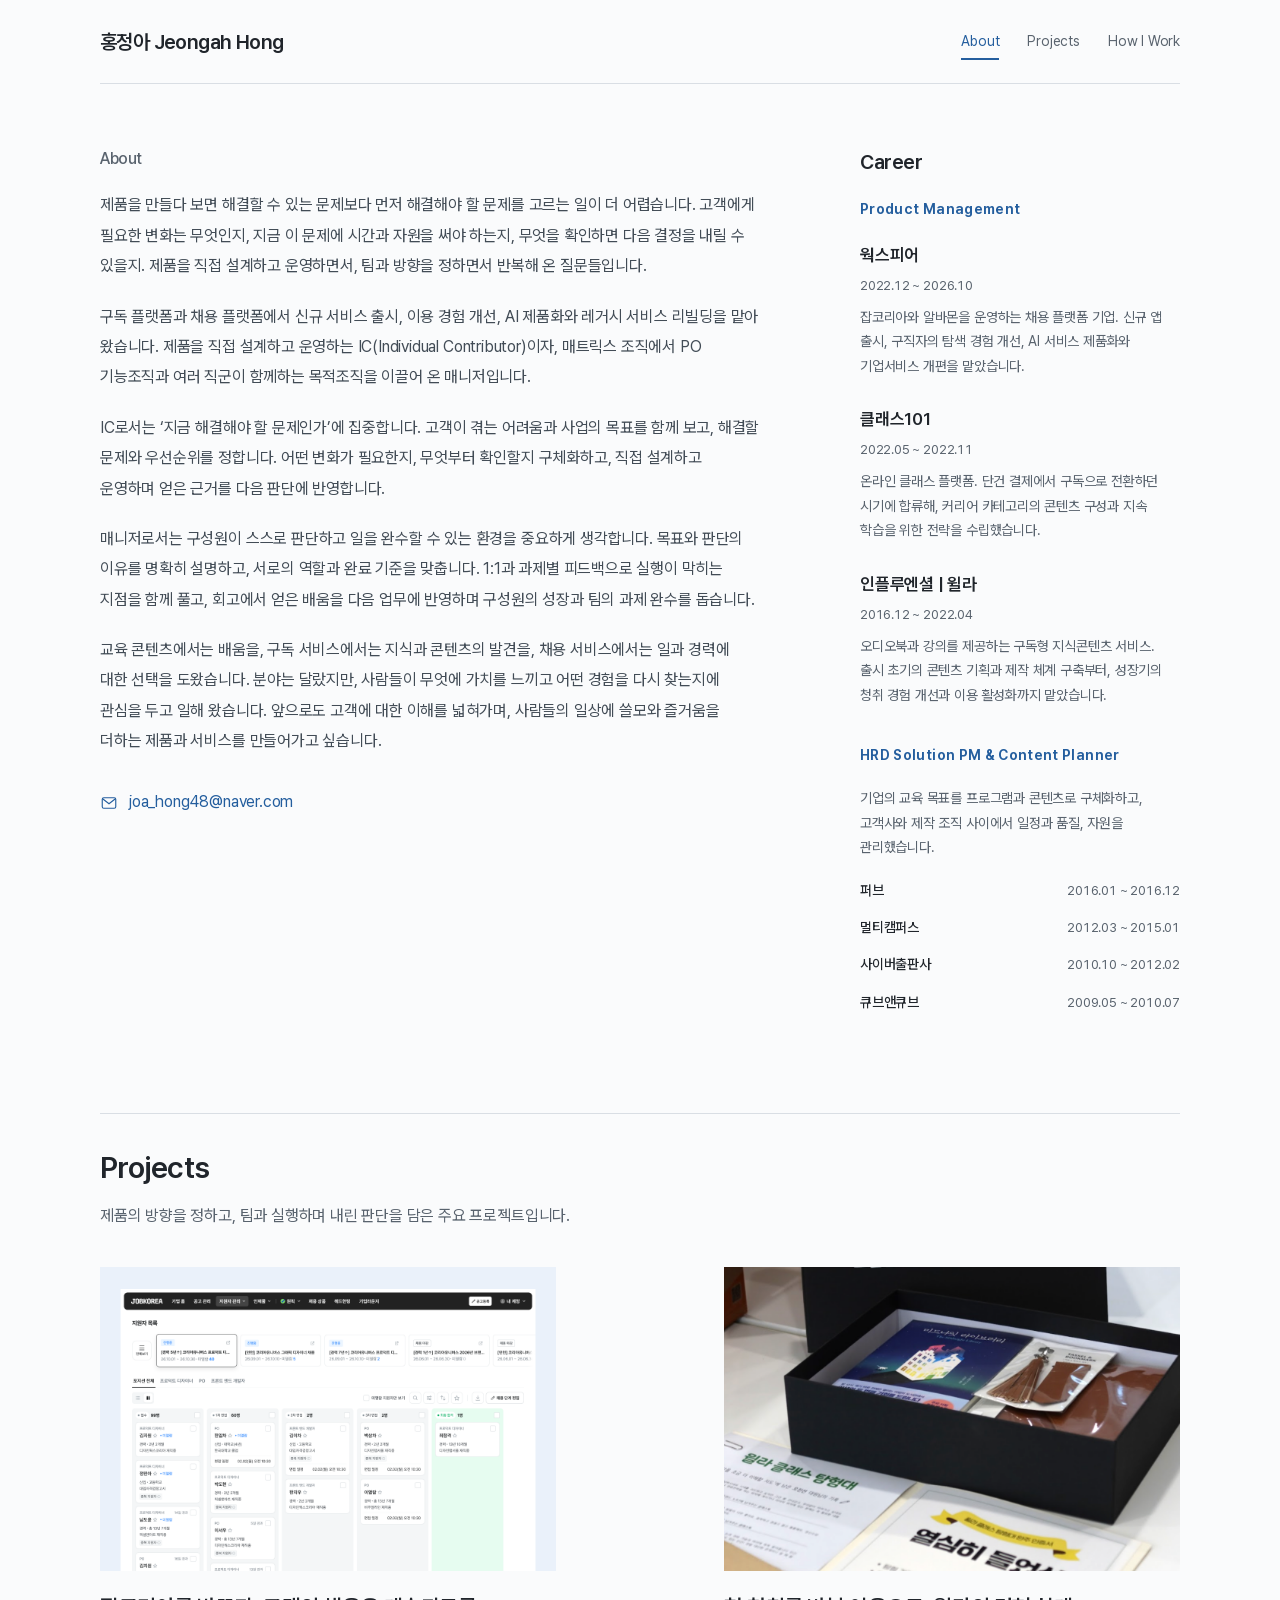
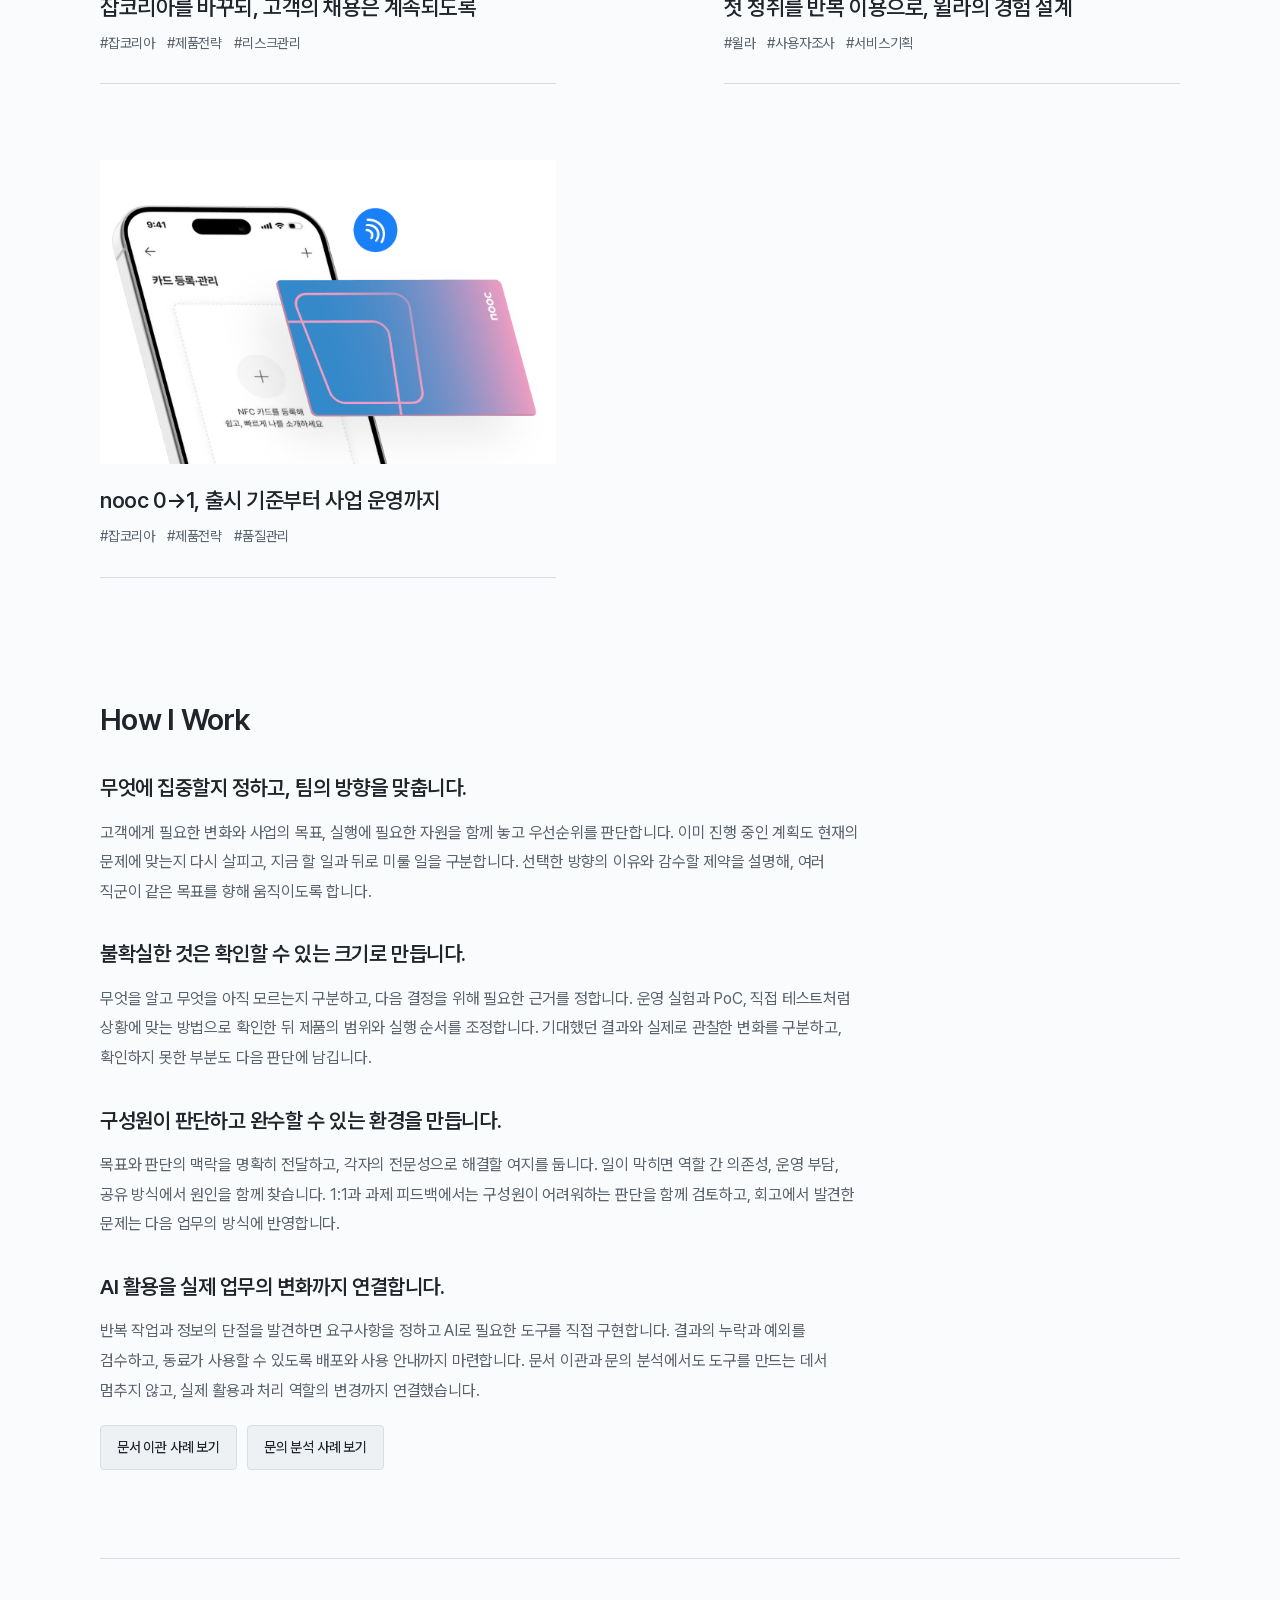
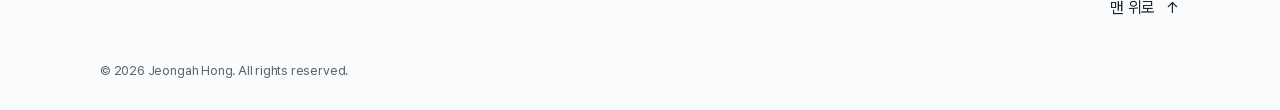
==== index.html @ bdfd602e "Publish three selected portfolio cases for Spoonlabs" ====
<!doctype html>
<html lang="ko" id="top"><head><meta charset="utf-8"><meta name="viewport" content="width=device-width, initial-scale=1">
<title>Portfolio - Jeongah Hong</title><meta name="description" content="Jeongah Hong, 홍정아의 교육 콘텐츠, 구독 플랫폼과 채용 서비스의 제품 판단과 실행 경험을 담은 포트폴리오.">
<meta name="theme-color" content="#fafbfc"><meta property="og:type" content="website"><meta property="og:title" content="Product Management &amp; Project Leadership | 홍정아"><meta property="og:description" content="Jeongah Hong, 홍정아의 교육 콘텐츠, 구독 플랫폼과 채용 서비스의 제품 판단과 실행 경험을 담은 포트폴리오.">
<link rel="icon" href="assets/favicon.svg" type="image/svg+xml"><link rel="preload" href="assets/PretendardVariable.woff2" as="font" type="font/woff2" crossorigin>
<link rel="stylesheet" href="assets/site.css?v=7525d6bbde"><link rel="stylesheet" href="assets/home.css?v=320b952486"><link rel="stylesheet" href="assets/tool-dialogs.css?v=caadcb9799"><script src="assets/site.js?v=27dd18fce4" defer></script><script src="assets/thumbnail-interactions.js?v=0f85cde35d" defer></script><script src="assets/intro-reveal.js?v=9d253df925" defer></script><script src="assets/tool-dialogs.js?v=f38b1e9b86" defer></script></head>
<body class="home-page"><a class="skip-link" href="#main">본문으로 바로가기</a>
<header class="site-header"><div class="wrap nav"><a class="wordmark" href="index.html" aria-label="홍정아 포트폴리오 홈">홍정아 Jeongah Hong</a><nav class="nav-links" aria-label="포트폴리오 목차"><a href="#intro" data-section-link aria-current="location">About</a><a href="#work" data-section-link>Projects</a><a href="#approach" data-section-link>How I Work</a></nav></div></header><main id="main" tabindex="-1">
<section class="home-section home-intro" id="intro" aria-labelledby="intro-heading"><div class="wrap intro-layout"><div class="intro-copy">
<h1 class="section-title intro-section-title" id="intro-heading">About</h1>
<div class="prose career-story">
<p>제품을 만들다 보면 해결할 수 있는 문제보다 먼저 해결해야 할 문제를 고르는 일이 더 어렵습니다. 고객에게 필요한 변화는 무엇인지, 지금 이 문제에 시간과 자원을 써야 하는지, 무엇을 확인하면 다음 결정을 내릴 수 있을지. 제품을 직접 설계하고 운영하면서, 팀과 방향을 정하면서 반복해 온 질문들입니다.</p>
<p>구독 플랫폼과 채용 플랫폼에서 신규 서비스 출시, 이용 경험 개선, AI 제품화와 레거시 서비스 리빌딩을 맡아 왔습니다. 제품을 직접 설계하고 운영하는 IC(Individual Contributor)이자, 매트릭스 조직에서 PO 기능조직과 여러 직군이 함께하는 목적조직을 이끌어 온 매니저입니다.</p>
<p>IC로서는 ‘지금 해결해야 할 문제인가’에 집중합니다. 고객이 겪는 어려움과 사업의 목표를 함께 보고, 해결할 문제와 우선순위를 정합니다. 어떤 변화가 필요한지, 무엇부터 확인할지 구체화하고, 직접 설계하고 운영하며 얻은 근거를 다음 판단에 반영합니다.</p>
<p>매니저로서는 구성원이 스스로 판단하고 일을 완수할 수 있는 환경을 중요하게 생각합니다. 목표와 판단의 이유를 명확히 설명하고, 서로의 역할과 완료 기준을 맞춥니다. 1:1과 과제별 피드백으로 실행이 막히는 지점을 함께 풀고, 회고에서 얻은 배움을 다음 업무에 반영하며 구성원의 성장과 팀의 과제 완수를 돕습니다.</p>
<p>교육 콘텐츠에서는 배움을, 구독 서비스에서는 지식과 콘텐츠의 발견을, 채용 서비스에서는 일과 경력에 대한 선택을 도왔습니다. 분야는 달랐지만, 사람들이 무엇에 가치를 느끼고 어떤 경험을 다시 찾는지에 관심을 두고 일해 왔습니다. 앞으로도 고객에 대한 이해를 넓혀가며, 사람들의 일상에 쓸모와 즐거움을 더하는 제품과 서비스를 만들어가고 싶습니다.</p>
</div>
<a class="intro-mail" href="mailto:joa_hong48@naver.com" aria-label="이메일 보내기"><svg width="18" height="18" viewBox="0 0 24 24" fill="none" stroke="currentColor" stroke-width="1.5" aria-hidden="true"><rect x="3" y="5" width="18" height="14" rx="2"/><path d="m3 6 9 7 9-7"/></svg><span>joa_hong48@naver.com</span></a>
</div>
<aside class="career-timeline" id="experience" aria-labelledby="timeline-heading"><div class="career-heading"><h2 id="timeline-heading">Career</h2></div><div class="career-track">
<section class="career-era" aria-labelledby="career-product"><header class="career-era-heading"><h3 id="career-product">Product Management</h3></header><ol><li><div class="career-company"><strong>웍스피어</strong><p class="career-date">2022.12 ~ 2026.10</p></div><p class="career-focus">잡코리아와 알바몬을 운영하는 채용 플랫폼 기업. 신규 앱 출시, 구직자의 탐색 경험 개선, AI 서비스 제품화와 기업서비스 개편을 맡았습니다.</p></li><li><div class="career-company"><strong>클래스101</strong><p class="career-date">2022.05 ~ 2022.11</p></div><p class="career-focus">온라인 클래스 플랫폼. 단건 결제에서 구독으로 전환하던 시기에 합류해, 커리어 카테고리의 콘텐츠 구성과 지속 학습을 위한 전략을 수립했습니다.</p></li><li><div class="career-company"><strong>인플루엔셜 | 윌라</strong><p class="career-date">2016.12 ~ 2022.04</p></div><p class="career-focus">오디오북과 강의를 제공하는 구독형 지식콘텐츠 서비스. 출시 초기의 콘텐츠 기획과 제작 체계 구축부터, 성장기의 청취 경험 개선과 이용 활성화까지 맡았습니다.</p></li></ol></section>
<section class="career-era career-era-foundation" aria-labelledby="career-content"><header class="career-era-heading"><h3 id="career-content">HRD Solution PM &amp; Content Planner</h3><p>기업의 교육 목표를 프로그램과 콘텐츠로 구체화하고, 고객사와 제작 조직 사이에서 일정과 품질, 자원을 관리했습니다.</p></header><ol><li><strong>퍼브</strong><p class="career-date">2016.01 ~ 2016.12</p></li><li><strong>멀티캠퍼스</strong><p class="career-date">2012.03 ~ 2015.01</p></li><li><strong>사이버출판사</strong><p class="career-date">2010.10 ~ 2012.02</p></li><li><strong>큐브앤큐브</strong><p class="career-date">2009.05 ~ 2010.07</p></li></ol></section>
</div></aside></div></section>
<section class="home-section" id="work" aria-labelledby="work-heading"><div class="wrap section-stack"><div class="work-heading-row"><h2 class="section-title" id="work-heading">Projects</h2></div><p class="work-caption">제품의 방향을 정하고, 팀과 실행하며 내린 판단을 담은 주요 프로젝트입니다.</p><div class="project-gallery"><article class="project-card" id="project-b2b"><a class="project-card-link" href="cases/b2b.html" aria-labelledby="card-b2b-title">
<figure class="project-cover"><div class="project-thumbnail cover-finished"><div class="cover-scene"><img src="assets/covers/b2b-product-cover.png" alt="잡코리아의 메뉴, 채용 공고와 지원자 관리 보드를 보여주는 실제 제품 화면" width="1200" height="800" loading="lazy" decoding="async"></div></div></figure>
<div class="project-card-body"><h3 id="card-b2b-title">잡코리아를 바꾸되, 고객의 채용은 계속되도록</h3>
<p class="project-tags"><span>#잡코리아</span> <span>#제품전략</span> <span>#리스크관리</span></p></div></a></article><article class="project-card" id="project-willa"><a class="project-card-link" href="cases/willa.html" aria-labelledby="card-willa-title">
<figure class="project-cover"><div class="project-thumbnail cover-finished"><div class="cover-scene"><img src="assets/covers/willa-experience-cover.png" alt="윌라 클래스 탐험대의 도서와 책갈피, 완주 인증 운영물" width="1200" height="800" loading="lazy" decoding="async"></div></div></figure>
<div class="project-card-body"><h3 id="card-willa-title">첫 청취를 반복 이용으로, 윌라의 경험 설계</h3>
<p class="project-tags"><span>#윌라</span> <span>#사용자조사</span> <span>#서비스기획</span></p></div></a></article><article class="project-card" id="project-nooc"><a class="project-card-link" href="cases/nooc.html" aria-labelledby="card-nooc-title">
<figure class="project-cover"><div class="project-thumbnail cover-finished"><div class="cover-scene"><img src="assets/covers/nooc-a-landscape.png" alt="nooc 앱의 NFC 명함 등록 화면과 실물 NFC 명함을 함께 보여주는 서비스 소개 자료" width="1200" height="800" loading="lazy" decoding="async"></div></div></figure>
<div class="project-card-body"><h3 id="card-nooc-title">nooc 0→1, 출시 기준부터 사업 운영까지</h3>
<p class="project-tags"><span>#잡코리아</span> <span>#제품전략</span> <span>#품질관리</span></p></div></a></article></div></div></section>
<section class="home-section" id="approach" aria-labelledby="approach-heading"><div class="wrap section-stack"><h2 class="section-title" id="approach-heading">How I Work</h2>
<div class="practice-list">
<article class="practice-item"><h3>무엇에 집중할지 정하고, 팀의 방향을 맞춥니다.</h3><p>고객에게 필요한 변화와 사업의 목표, 실행에 필요한 자원을 함께 놓고 우선순위를 판단합니다. 이미 진행 중인 계획도 현재의 문제에 맞는지 다시 살피고, 지금 할 일과 뒤로 미룰 일을 구분합니다. 선택한 방향의 이유와 감수할 제약을 설명해, 여러 직군이 같은 목표를 향해 움직이도록 합니다.</p></article>
<article class="practice-item"><h3>불확실한 것은 확인할 수 있는 크기로 만듭니다.</h3><p>무엇을 알고 무엇을 아직 모르는지 구분하고, 다음 결정을 위해 필요한 근거를 정합니다. 운영 실험과 PoC, 직접 테스트처럼 상황에 맞는 방법으로 확인한 뒤 제품의 범위와 실행 순서를 조정합니다. 기대했던 결과와 실제로 관찰한 변화를 구분하고, 확인하지 못한 부분도 다음 판단에 남깁니다.</p></article>
<article class="practice-item"><h3>구성원이 판단하고 완수할 수 있는 환경을 만듭니다.</h3><p>목표와 판단의 맥락을 명확히 전달하고, 각자의 전문성으로 해결할 여지를 둡니다. 일이 막히면 역할 간 의존성, 운영 부담, 공유 방식에서 원인을 함께 찾습니다. 1:1과 과제 피드백에서는 구성원이 어려워하는 판단을 함께 검토하고, 회고에서 발견한 문제는 다음 업무의 방식에 반영합니다.</p></article>
<article class="practice-item"><h3>AI 활용을 실제 업무의 변화까지 연결합니다.</h3><p>반복 작업과 정보의 단절을 발견하면 요구사항을 정하고 AI로 필요한 도구를 직접 구현합니다. 결과의 누락과 예외를 검수하고, 동료가 사용할 수 있도록 배포와 사용 안내까지 마련합니다. 문서 이관과 문의 분석에서도 도구를 만드는 데서 멈추지 않고, 실제 활용과 처리 역할의 변경까지 연결했습니다.</p>
<div class="practice-evidence">
<a class="practice-example" href="cases/ai-toolcraft.html#requirements" data-tool-dialog="tool-dialog-migration" aria-haspopup="dialog" aria-controls="tool-dialog-migration">문서 이관 사례 보기</a>
<a class="practice-example" href="cases/ai-toolcraft.html#sustain" data-tool-dialog="tool-dialog-sustain" aria-haspopup="dialog" aria-controls="tool-dialog-sustain">문의 분석 사례 보기</a>
</div></article>
</div></div></section>
<dialog class="tool-dialog" id="tool-dialog-migration" aria-labelledby="tool-dialog-migration-title">
<header class="tool-dialog-header"><h2 id="tool-dialog-migration-title" tabindex="-1">문서 이관 도구</h2><button class="tool-dialog-close" type="button" data-dialog-close aria-label="문서 이관 도구 닫기">닫기 <span aria-hidden="true">×</span></button></header>
<div class="tool-dialog-content"><p>10년 넘게 사용한 Confluence에서 Notion으로 문서를 옮기게 됐습니다. 각 팀의 담당자가 직접 이관해야 했지만, 당시 사용해 본 내보내기 방식으로는 코드 블록과 표, 이미지와 첨부파일을 온전히 옮기기 어려웠습니다. 문서마다 내용을 복구하는 수고를 줄이려고 Claude Code로 이관 도구를 만들었습니다.</p><p>요구사항을 정하고 AI로 구현한 뒤 실제 문서로 검수했습니다. 설치형 앱과 사용 가이드를 배포했고, 프로덕트와 엔지니어링, 디자인뿐 아니라 영업과 사업전략 부서에서도 사용했습니다. Slack Canvas 문서를 옮기는 도구도 별도로 만들었습니다.</p><section class="tool-dialog-section"><h3>문서와 함께 상하위 관계도 옮기기</h3><p>사용자가 본인 계정으로 로그인해 원본 페이지와 Notion 목적지를 지정하면 하위 페이지까지 옮기도록 했습니다. 스페이스마다 접근 권한이 달라 각자의 권한 안에서 실행할 수 있어야 했습니다.</p><p>Confluence의 상하위 페이지 관계는 따로 저장했습니다. 먼저 Notion에 페이지를 만들고, 사용자가 위키로 전환하면 도구의 업데이트 기능으로 관계를 연결했습니다. 화면에는 현재 진행 중인 작업과 사용자가 다음에 할 일을 안내했습니다.</p></section><section class="tool-dialog-section"><h3>깨지거나 누락된 내용을 찾아 보완하기</h3><p>페이지가 생성돼도 내용이 제대로 옮겨졌는지는 별도로 확인해야 했습니다. 오류가 잦았던 코드 블록과 탭 형태의 콘텐츠, 표가 있는 문서를 추려 원본과 대조하며 수정했습니다.</p><p>문서가 많거나 네트워크 응답이 늦으면 이관이 중단되기도 했습니다. 페이지 그룹별로 나눠 실행하도록 안내하고, 결과 리포트에서 처리한 문서와 남은 작업을 확인할 수 있게 했습니다. 표 안의 이미지 누락이나 첨부파일 용량 제한도 표시해 담당자가 보완할 곳을 찾도록 했습니다.</p><p>사용 가이드에는 예상 소요 시간과 오류가 생길 수 있는 상황을 정리했습니다. 리포트에 오류가 없더라도 중요한 문서는 직접 확인하도록 안내했습니다.</p><figure class="tool-dialog-figure"><img src="cases/assets/ai/conf-completion.png" alt="Confluence 문서 이관 완료와 결과 리포트 진입 화면" width="2560" height="2000" loading="lazy" decoding="async"></figure></section><section class="tool-dialog-section"><h3>Slack Canvas 문서도 Notion으로</h3><p>Slack에 쌓인 문서도 옮길 수 있도록 별도의 도구를 만들었습니다. 본인 계정으로 로그인한 뒤 직접 만든 문서나 채널의 공유 문서를 고르고, 링크로도 이전 대상을 지정할 수 있게 했습니다. 목적지를 정하면 진행 상태와 결과 리포트를 확인할 수 있습니다.</p><figure class="tool-dialog-figure"><img src="cases/assets/ai/slack-selection.png" alt="Slack 문서 이관 대상 선택 화면" width="2560" height="1720" loading="lazy" decoding="async"></figure></section><section class="tool-dialog-section"><h3>AI로 만든 도구를 실제 업무에 쓰기까지</h3><p>Claude Code를 활용하면서 문서 이관에 필요한 기능을 직접 만들고 동료에게 배포할 수 있었습니다. 실제 문서를 넣어 보니 코드가 실행되는 것과 업무에 쓸 수 있는 결과가 나오는 것은 달랐습니다. 표가 깨지거나 첨부가 빠지는 사례를 직접 찾아 수정하고, 자동으로 옮기기 어려운 내용은 사용자가 확인할 수 있도록 남겼습니다.</p><p>AI로 구현할 수 있는 범위가 넓어질수록, 업무에서 무엇을 보존해야 하는지 설명하고 결과를 검수하는 일이 중요해졌습니다. 이관이 끝난 뒤 동료가 남은 작업을 파악하고 문서를 계속 사용할 수 있어야 도구를 만들었다는 의미가 있었습니다.</p></section></div></dialog><dialog class="tool-dialog" id="tool-dialog-sustain" aria-labelledby="tool-dialog-sustain-title">
<header class="tool-dialog-header"><h2 id="tool-dialog-sustain-title" tabindex="-1">Sustain 대시보드</h2><button class="tool-dialog-close" type="button" data-dialog-close aria-label="Sustain 대시보드 닫기">닫기 <span aria-hidden="true">×</span></button></header>
<div class="tool-dialog-content"><p>구인자 서비스 전체를 담당하는 팀을 맡았을 때, 구성원들은 고객 문의와 내부 요청을 처리하느라 많은 시간을 쓰고 있었습니다. 접수는 Slack과 사내 포털, 개인 DM으로 흩어져 있었습니다. 모두 바쁘다는 것은 알았지만 어떤 일이 얼마나 쌓이고 누구에게 몰리는지는 보이지 않았습니다.</p><p>먼저 문의를 접수하고 처리 상황을 확인할 공통 기준, SSOT(Single Source of Truth)를 만들었습니다. 접수는 Slack으로 모으고 내부 요청과 고객 문의를 채널로 구분했습니다. 답변으로 끝나는 일은 채널에서 처리하고, 조사나 개발이 필요한 일은 Notion 인박스에 남겨 진행을 추적했습니다.</p><section class="tool-dialog-section"><h3>모인 기록을 AI로 분석해 업무량을 드러내기</h3><p>기록이 모이자 그동안 눈에 보이지 않던 운영 업무를 분석할 수 있었습니다. Claude Code로 Sustain 대시보드를 구현하고 AI를 활용해 문의 유형과 도메인을 분류했습니다. 플랫폼별 문의량과 미처리 내역, 담당자별 분포를 확인하고, 접수 때 지정된 팀과 실제 처리한 팀을 나눠 보았습니다.</p><p>처음 집계는 제가 현장에서 파악한 상황과 차이가 있었습니다. 주차별 기록을 대조하며 누락과 분류 오류를 찾고, 개인 및 그룹 멘션을 분류에 활용했습니다. 완료 이모지와 이를 누른 사람으로 처리 상태와 담당자를 구분하도록 기록 규칙도 보완했습니다.</p><div class="tool-dialog-screen-pair">
<figure class="tool-dialog-screen tool-dialog-screen-top"><img src="cases/assets/ai/sustain-01.png" alt="Sustain 대시보드 상단: 문의 접수와 처리 현황, 일별 추이, 채널별 및 처리팀별 분포" width="2880" height="4498" loading="lazy" decoding="async"></figure>
<figure class="tool-dialog-screen tool-dialog-screen-bottom"><img src="cases/assets/ai/sustain-01.png" alt="Sustain 대시보드 하단: 담당자별 처리 현황, 문의 유형과 접수 내역, 주의가 필요한 문의" width="2880" height="4498" loading="lazy" decoding="async"></figure>
</div></section><section class="tool-dialog-section"><h3>바쁜 이유를 확인하고, 처리 역할을 바꾸기</h3><p>분석해 보니 제품의 판단이 필요한 일과 정해진 정책을 안내하면 되는 일이 같은 담당자에게 모이고 있었습니다. 문의가 많다는 사실뿐 아니라, 제품 담당자가 매번 관여하지 않아도 될 업무가 얼마나 쌓이는지 볼 수 있었습니다.</p><p>가상 예시로 문의 200건 중 정책 안내가 80건이라면, 전체의 40%는 정책서를 바탕으로 답할 수 있는 일입니다. 이런 식으로 문의를 나누어 어떤 업무를 제품 조직이 직접 맡아야 하는지 검토했습니다.</p><p class="tool-dialog-footnote">※ 200건, 80건, 40%는 분석 방식을 설명하기 위한 임의 수치이며 실제 집계값이 아닙니다.</p><p>실제로는 정책과 기능의 판단은 도메인 담당 조직에 두고, 이미 정해진 정책의 안내는 지원 조직이 직접 답변하도록 바꿨습니다. 팀 안에서도 도메인 수만으로 담당 범위를 나누지 않고, 실제 운영 업무량을 고려해 담당자를 재조정했습니다.</p></section><section class="tool-dialog-section"><h3>AI 분석으로 보이지 않던 조직의 비효율을 보기</h3><p>문의 기록을 공통 기준으로 모으고 AI로 분석하자, 각자가 따로 감당하던 운영 업무의 크기가 드러났습니다. 반복되는 정책 안내와 특정 담당자에게 몰리는 일을 함께 보면서, 어디에 조직의 시간과 판단이 소모되는지 구체적으로 이야기할 수 있었습니다.</p><p>이 경험에서 AI를 잘 활용하기 위한 출발점은 분석할 기록을 남기는 일이었습니다. 접수 경로와 처리 상태가 제각각이면 결과를 해석하기 어려웠습니다. 기록 기준을 정리하고 AI의 분류를 실제 업무와 대조한 덕분에, 분석 결과를 처리 역할과 담당 범위를 바꾸는 근거로 쓸 수 있었습니다.</p></section></div></dialog></main><nav class="reading-actions wrap" aria-label="페이지 이동"><a href="#top">맨 위로 <span aria-hidden="true">↑</span></a></nav><footer class="site-footer"><div class="wrap"><p>© 2026 Jeongah Hong. All rights reserved.</p></div></footer></body></html>
---- assets/site.css ----
@font-face{font-family:Pretendard;src:url('./PretendardVariable.woff2') format('woff2');font-style:normal;font-weight:100 900;font-display:swap}
:root{--paper:#fafbfc;--surface:#eef1f4;--ink:#20252b;--secondary:#59636e;--line:#d9dee4;--accent:#245e9e;--accent-soft:#e7f0fa;--font:Pretendard,-apple-system,BlinkMacSystemFont,sans-serif;--small:14px;--body:16px;--title:22px;--section:30px;--display:40px;--width:1080px;--gutter:32px;--header-offset:104px}
*{box-sizing:border-box}
html{scroll-behavior:auto;scroll-padding-top:var(--header-offset)}
body{margin:0;background:var(--paper);color:var(--ink);font:400 var(--body)/1.8 var(--font);letter-spacing:-.012em;-webkit-font-smoothing:antialiased}
h1,h2,h3,h4,p,figure,dl,dd{margin:0}
h1,h2,h3,h4{font-weight:600;word-break:keep-all;overflow-wrap:break-word}
h1{font-size:var(--display);line-height:1.4;letter-spacing:-.035em}
h2{font-size:var(--section);line-height:1.45;letter-spacing:-.025em}
h3{font-size:var(--title);line-height:1.5;letter-spacing:-.02em}
p,li,dd{word-break:keep-all;overflow-wrap:anywhere}
a{color:inherit;text-decoration:none;text-underline-offset:5px}
a:hover{color:var(--accent)}
:focus-visible{outline:3px solid var(--accent);outline-offset:4px}
img{display:block;max-width:100%;height:auto}
strong{font-weight:600}
::selection{background:var(--accent-soft);color:var(--ink)}
.wrap{width:min(var(--width),calc(100% - var(--gutter)*2));margin-inline:auto}
.skip-link{position:fixed;top:-100px;left:20px;padding:12px 20px;background:var(--ink);color:#fff;z-index:100}
.skip-link:focus{top:12px}
.site-header{position:sticky;top:0;z-index:20;background:var(--paper)}
.nav{height:84px;display:flex;align-items:center;justify-content:space-between;gap:24px;border-bottom:1px solid var(--line)}
.wordmark{display:inline-flex;align-items:center;min-height:44px;font-size:20px;font-weight:600;letter-spacing:-.03em}
.nav-links{display:flex;gap:28px}
.nav-links a{position:relative;display:flex;align-items:center;min-height:44px;font-size:14px;color:var(--secondary);white-space:nowrap}
.nav-links a:hover,.nav-links a[aria-current=location]{color:var(--accent)}
.nav-links a[aria-current=location]:after{content:'';position:absolute;left:0;right:0;bottom:4px;height:2px;background:var(--accent)}
.text-link{display:inline-flex;align-items:center;min-height:44px;color:var(--accent);font-size:14px;text-decoration:underline}
.visually-hidden{position:absolute;width:1px;height:1px;padding:0;margin:-1px;overflow:hidden;clip:rect(0,0,0,0);white-space:nowrap;border:0}
.reading-actions{border-top:1px solid var(--line);padding:28px 0;display:flex;justify-content:space-between;align-items:center;gap:24px}
.reading-actions a{display:inline-flex;align-items:center;gap:10px;min-height:44px;font-size:16px}
.reading-actions a:only-child{margin-left:auto}
.site-footer>.wrap{padding:0 0 28px;font-size:13px;color:var(--secondary)}
@media(max-width:760px){:root{--gutter:24px;--display:32px;--section:28px}.nav{height:auto;min-height:104px;flex-direction:column;align-items:stretch;gap:0;padding:8px 0}.wordmark{align-self:flex-start}.nav-links{justify-content:space-between;gap:12px}.nav-links a{font-size:13px}}
@media(prefers-reduced-motion:reduce){html{scroll-behavior:auto}*,*::before,*::after{animation:none!important;transition:none!important}}
@media print{.site-header,.skip-link,.site-footer,.reading-actions{display:none!important}body{background:#fff;color:#000}.wrap{width:100%}a{color:inherit}}
---- assets/home.css ----
/* One archive, with material carrying the visual character. */
.home-section{padding:0 0 88px}
.home-intro{padding-top:64px}
.intro-layout{display:grid;grid-template-columns:minmax(0,1fr) 320px;gap:64px;align-items:start}
.intro-copy{min-width:0}
.section-title{font-size:30px;font-weight:600;line-height:1.4;letter-spacing:-.025em;margin-bottom:32px}
.intro-section-title{font-size:16px;font-weight:500;color:var(--secondary);margin-bottom:20px}
.intro-mail{display:inline-flex;align-items:center;gap:10px;min-height:44px;font-size:16px;color:var(--accent);margin-top:24px}
.intro-mail svg{flex:none}
.career-story{max-width:660px;color:#424c56;line-height:1.9}
.career-story p+p{margin-top:20px}
.career-heading{display:flex;justify-content:space-between;align-items:center;gap:16px;margin-bottom:22px}
.career-timeline h2{font-size:20px}
.career-heading .text-link{font-size:13px}
.career-era-heading h3{font-size:14px;font-weight:650;color:var(--accent);letter-spacing:.025em;margin-bottom:20px}
.career-era-heading p{font-size:14px;color:var(--secondary);line-height:1.75;margin-bottom:16px}
.career-timeline ol{list-style:none;padding:0;margin:0}
.career-timeline li{padding-bottom:24px}
.career-timeline strong{font-size:16px;display:block;margin:2px 0}
.career-date{color:var(--secondary);font-size:13px;font-variant-numeric:tabular-nums}
.career-focus{font-size:14px;line-height:1.75}
.career-focus{color:var(--secondary);margin-top:8px}
.career-company strong{font-size:17px;margin-bottom:3px}
.career-era-foundation{padding-top:14px}
.career-era-foundation li{display:flex;align-items:baseline;justify-content:space-between;gap:12px;padding-bottom:8px}
.career-era-foundation strong{font-size:14px;font-weight:500}
.home-section:not(.home-intro)>.wrap{padding-top:32px}
#work>.wrap{border-top:1px solid var(--line)}

.work-heading-row{display:flex;align-items:baseline;justify-content:space-between}
.work-heading-row .section-title{margin-bottom:14px}
.work-caption{color:var(--secondary);margin-bottom:36px}
.project-gallery{display:grid;grid-template-columns:repeat(2,minmax(0,456px));justify-content:space-between;gap:76px 48px}
.project-card{min-width:0;padding-bottom:28px;border-bottom:1px solid var(--line)}
.project-card-link{display:block;height:100%}
.project-thumbnail{position:relative;aspect-ratio:3/2;overflow:hidden;background:#fff}
.cover-scene{position:absolute;inset:0;overflow:hidden}
.cover-scene>img{display:block;width:100%;height:100%}
.cover-pending{display:grid;place-items:center;background:#fafbfc;border:1px solid var(--line);color:var(--secondary);font-size:16px}
.project-cover{position:relative}
.project-cover figcaption{position:absolute;top:55%;left:5.333333%;width:43.333333%;text-align:left;color:var(--secondary);font-size:13px;line-height:1.7}
.persona-window{position:absolute;left:61.916667%;top:10.25%;width:24.5%;height:79.530769%;border-radius:10.25641% / 4.739336%;overflow:hidden}
.persona-strip{display:flex;width:400%;height:100%}
.persona-strip img{display:block;flex:0 0 25%;width:25%;height:100%}
.project-card-body{padding-top:20px}
.project-card h3{font-size:22px;line-height:1.5;font-weight:550;color:var(--ink);text-wrap:pretty}
.project-tags{display:flex;flex-wrap:wrap;gap:4px 12px;margin-top:8px;font-size:14px;color:var(--secondary);line-height:1.7}
.project-tags span{white-space:nowrap}
.practice-list{display:flex;flex-direction:column;gap:32px;max-width:760px}
.practice-item{display:flex;flex-direction:column;align-items:start;min-width:0}
.practice-item h3{font-size:21px;line-height:1.5;margin-bottom:14px}
.practice-item>p{color:var(--secondary);line-height:1.85}
.practice-item>.text-link{margin-top:12px}
.practice-evidence{display:flex;flex-wrap:wrap;gap:10px;margin-top:20px}
.practice-example{display:inline-flex;align-items:center;justify-content:center;min-height:44px;padding:10px 16px;border:1px solid var(--line);border-radius:4px;font-size:14px;font-weight:500;line-height:1.6;color:var(--ink);background:var(--surface);text-decoration:none}
.practice-example:hover{border-color:var(--secondary)}
.practice-example:focus-visible{outline:2px solid var(--accent);outline-offset:4px}
@media(prefers-reduced-motion:reduce){.persona-strip{transform:none!important}}
@media(max-width:1000px){.intro-layout{grid-template-columns:minmax(0,1fr) 280px;gap:36px}}
@media(max-width:760px){.home-section{padding-bottom:56px}.home-intro{padding-top:40px}.intro-layout{grid-template-columns:1fr;gap:40px}.career-timeline{max-width:520px;width:100%}.career-timeline h2{font-size:22px}.section-title{font-size:28px;margin-bottom:24px}.intro-section-title{font-size:16px;margin-bottom:20px}.project-gallery{grid-template-columns:1fr;gap:52px}.project-card h3{min-height:0;font-size:22px}.project-cover figcaption{min-height:0}.project-tags{margin-top:8px}.work-caption{margin-bottom:28px}.practice-list{gap:24px}.practice-item h3{font-size:21px}.home-section:not(.home-intro)>.wrap{padding-top:24px}}
@media(max-width:440px){.career-era-foundation li{flex-wrap:wrap}}
@media print{.home-intro{padding-top:0}.home-section{padding-bottom:32px}.project-card{break-inside:avoid}.project-gallery{grid-template-columns:1fr 1fr}.intro-layout{display:block}.career-timeline{margin-top:24px}}
---- assets/tool-dialogs.css ----
.tool-dialog{width:min(860px,calc(100% - 48px));max-width:none;max-height:90vh;max-height:90dvh;margin:auto;padding:0;border:1px solid var(--line);border-radius:8px;background:var(--paper);color:var(--ink);overflow:auto;overscroll-behavior:contain;scrollbar-gutter:stable;font:inherit}
.tool-dialog::backdrop{background:rgba(20,26,34,.65)}
.tool-dialog-header{position:sticky;top:0;z-index:1;display:flex;justify-content:space-between;align-items:center;gap:20px;padding:18px 32px;border-bottom:1px solid var(--line);background:var(--paper)}
.tool-dialog-header h2{font-size:21px;line-height:1.45;scroll-margin-top:24px}
.tool-dialog-close{display:inline-flex;align-items:center;justify-content:center;gap:10px;flex-shrink:0;min-height:44px;padding:8px 12px;border:1px solid var(--line);border-radius:4px;background:var(--paper);color:var(--ink);font:inherit;font-size:14px;cursor:pointer}
.tool-dialog-close:hover{border-color:var(--accent);color:var(--accent)}
.tool-dialog-close span{font-size:22px;line-height:1}
.tool-dialog-content{padding:20px 32px 24px;font-size:15px;line-height:1.8}
.tool-dialog-content>p+p,.tool-dialog-section>p+p{margin-top:12px}
.tool-dialog-section{margin-top:24px}
.tool-dialog-section h3{font-size:18px;margin-bottom:10px}
.tool-dialog-figure{margin-top:16px}
.tool-dialog-figure>img{display:block;width:auto;max-width:100%;max-height:320px;object-fit:contain;margin:0;border:1px solid var(--line)}
.tool-dialog-footnote{font-size:13px;line-height:1.7;color:var(--secondary)}
.tool-dialog-screen-pair{display:grid;grid-template-columns:repeat(2,minmax(0,1fr));gap:16px;align-items:start;margin-top:16px}
.tool-dialog-screen{position:relative;overflow:hidden;margin:0;border:1px solid var(--line);background:#fff}
/* Two viewports of the original 2880 × 4498 screenshot, divided between panels. */
.tool-dialog-screen-top{aspect-ratio:2480/1820}
.tool-dialog-screen-bottom{aspect-ratio:2480/2490}
.tool-dialog-screen img{position:absolute;display:block;width:116.129032%;max-width:none;height:auto;left:-8.064516%}
.tool-dialog-screen-top img{top:-7.692308%}
.tool-dialog-screen-bottom img{top:-79.518072%}
@media(max-width:600px){.tool-dialog-screen-pair{grid-template-columns:1fr;gap:12px}}
@media(max-width:760px){.tool-dialog{width:calc(100% - 24px);max-height:calc(100vh - 24px);max-height:calc(100dvh - 24px)}.tool-dialog-header{padding:12px 16px;gap:12px}.tool-dialog-header h2{font-size:19px}.tool-dialog-content{padding:16px 18px 20px}}
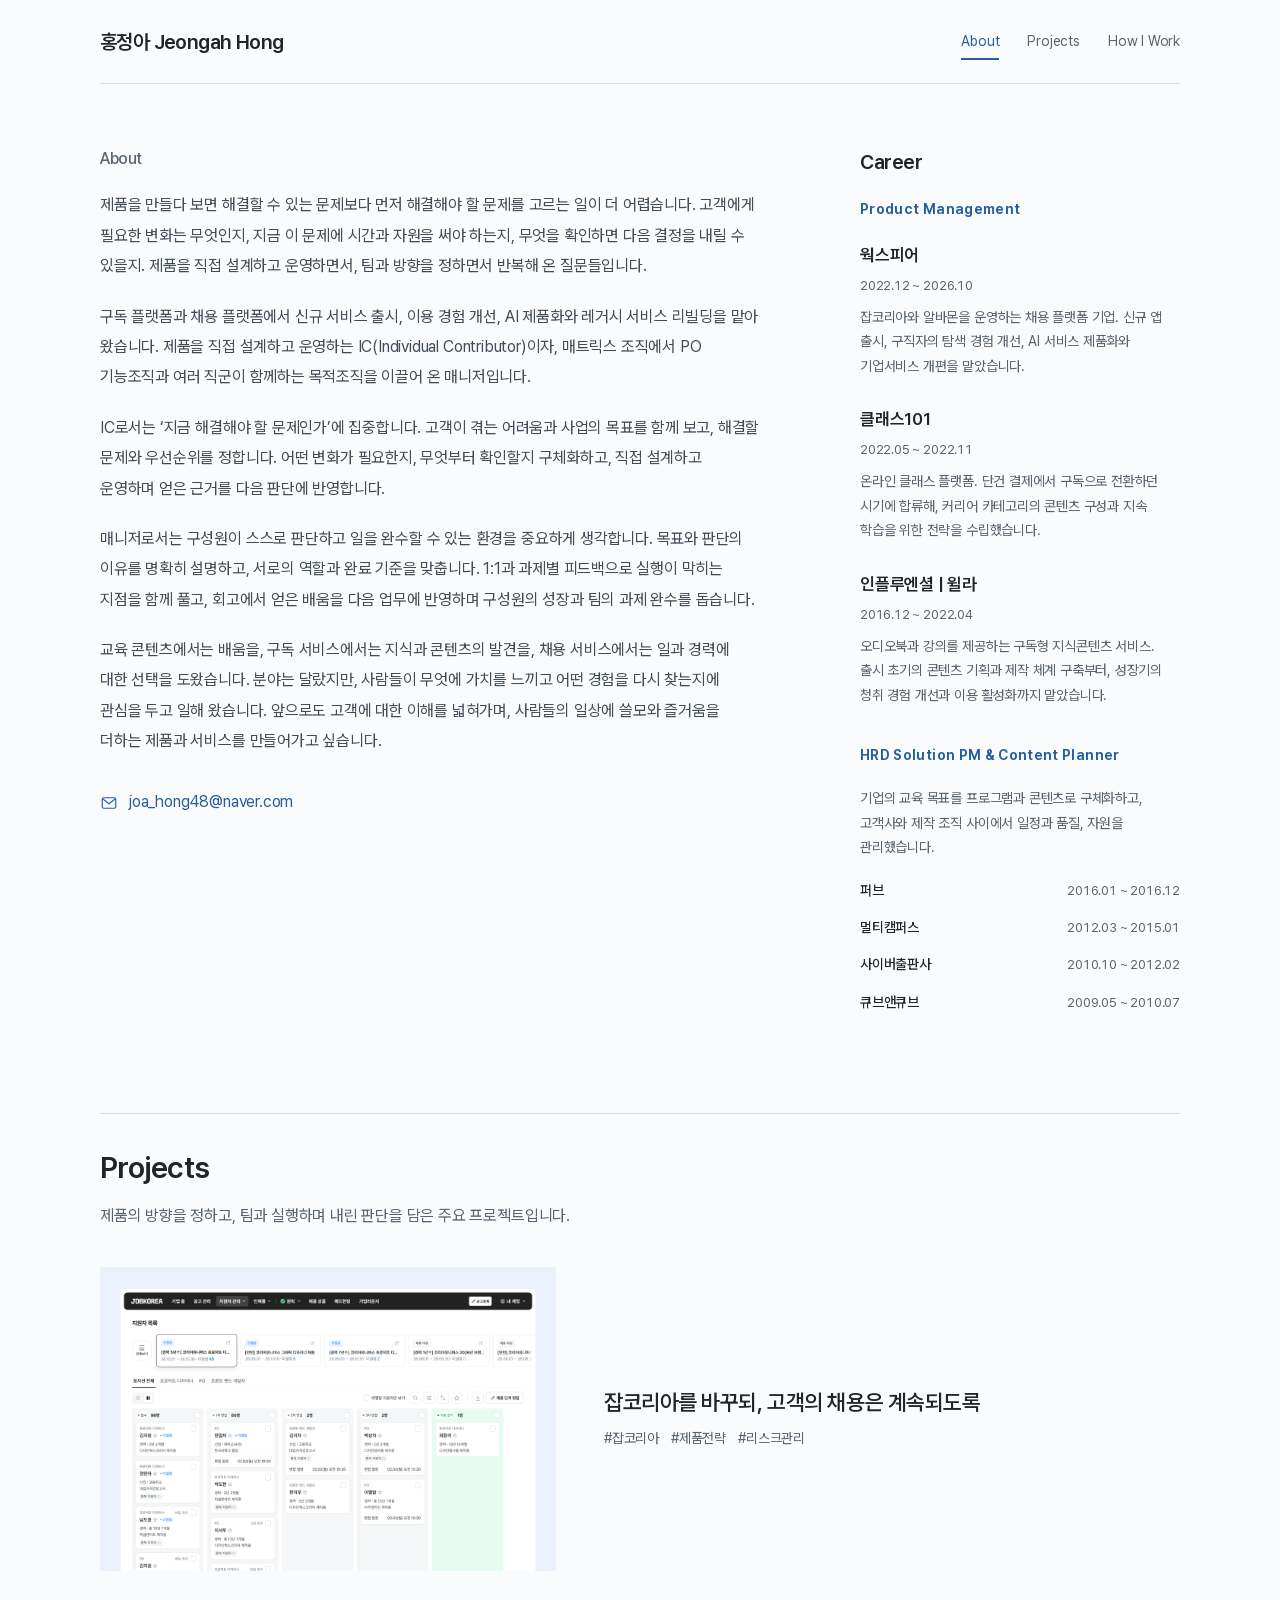
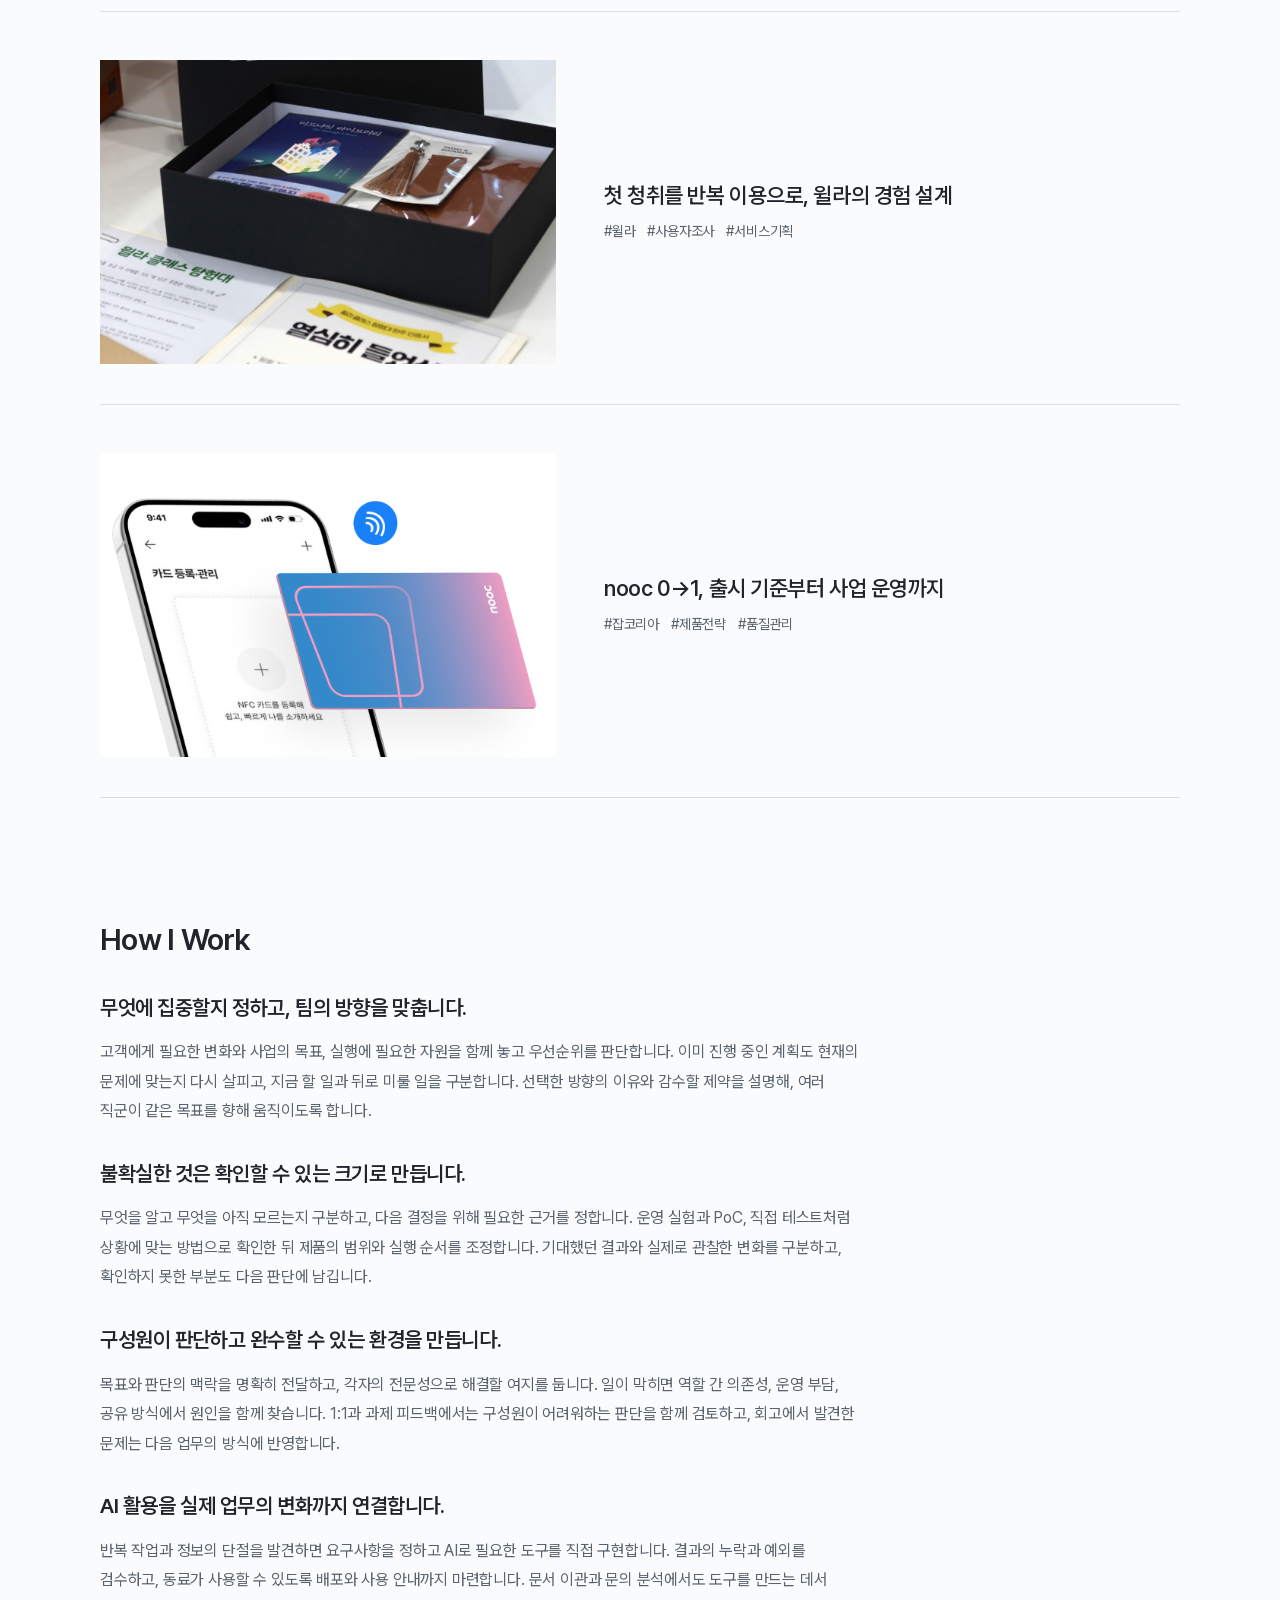
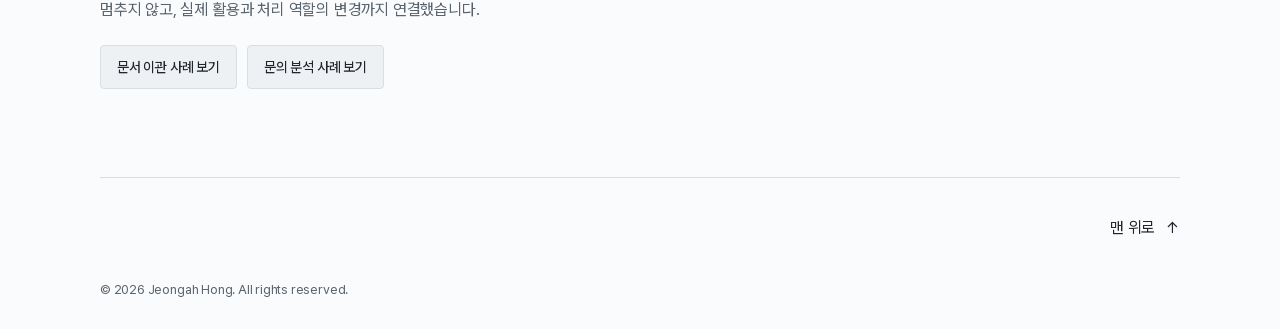
==== commit 54e7e7be: "Update Willa social cards and selected project list layout" ====
--- a/index.html
+++ b/index.html
@@ -3,7 +3,7 @@
 <title>Portfolio - Jeongah Hong</title><meta name="description" content="Jeongah Hong, 홍정아의 교육 콘텐츠, 구독 플랫폼과 채용 서비스의 제품 판단과 실행 경험을 담은 포트폴리오.">
 <meta name="theme-color" content="#fafbfc"><meta property="og:type" content="website"><meta property="og:title" content="Product Management &amp; Project Leadership | 홍정아"><meta property="og:description" content="Jeongah Hong, 홍정아의 교육 콘텐츠, 구독 플랫폼과 채용 서비스의 제품 판단과 실행 경험을 담은 포트폴리오.">
 <link rel="icon" href="assets/favicon.svg" type="image/svg+xml"><link rel="preload" href="assets/PretendardVariable.woff2" as="font" type="font/woff2" crossorigin>
-<link rel="stylesheet" href="assets/site.css?v=7525d6bbde"><link rel="stylesheet" href="assets/home.css?v=320b952486"><link rel="stylesheet" href="assets/tool-dialogs.css?v=caadcb9799"><script src="assets/site.js?v=27dd18fce4" defer></script><script src="assets/thumbnail-interactions.js?v=0f85cde35d" defer></script><script src="assets/intro-reveal.js?v=9d253df925" defer></script><script src="assets/tool-dialogs.js?v=f38b1e9b86" defer></script></head>
+<link rel="stylesheet" href="assets/site.css?v=7525d6bbde"><link rel="stylesheet" href="assets/home.css?v=8d6e4e3aba"><link rel="stylesheet" href="assets/tool-dialogs.css?v=caadcb9799"><script src="assets/site.js?v=27dd18fce4" defer></script><script src="assets/thumbnail-interactions.js?v=0f85cde35d" defer></script><script src="assets/intro-reveal.js?v=9d253df925" defer></script><script src="assets/tool-dialogs.js?v=f38b1e9b86" defer></script></head>
 <body class="home-page"><a class="skip-link" href="#main">본문으로 바로가기</a>
 <header class="site-header"><div class="wrap nav"><a class="wordmark" href="index.html" aria-label="홍정아 포트폴리오 홈">홍정아 Jeongah Hong</a><nav class="nav-links" aria-label="포트폴리오 목차"><a href="#intro" data-section-link aria-current="location">About</a><a href="#work" data-section-link>Projects</a><a href="#approach" data-section-link>How I Work</a></nav></div></header><main id="main" tabindex="-1">
 <section class="home-section home-intro" id="intro" aria-labelledby="intro-heading"><div class="wrap intro-layout"><div class="intro-copy">
@@ -21,7 +21,7 @@
 <section class="career-era" aria-labelledby="career-product"><header class="career-era-heading"><h3 id="career-product">Product Management</h3></header><ol><li><div class="career-company"><strong>웍스피어</strong><p class="career-date">2022.12 ~ 2026.10</p></div><p class="career-focus">잡코리아와 알바몬을 운영하는 채용 플랫폼 기업. 신규 앱 출시, 구직자의 탐색 경험 개선, AI 서비스 제품화와 기업서비스 개편을 맡았습니다.</p></li><li><div class="career-company"><strong>클래스101</strong><p class="career-date">2022.05 ~ 2022.11</p></div><p class="career-focus">온라인 클래스 플랫폼. 단건 결제에서 구독으로 전환하던 시기에 합류해, 커리어 카테고리의 콘텐츠 구성과 지속 학습을 위한 전략을 수립했습니다.</p></li><li><div class="career-company"><strong>인플루엔셜 | 윌라</strong><p class="career-date">2016.12 ~ 2022.04</p></div><p class="career-focus">오디오북과 강의를 제공하는 구독형 지식콘텐츠 서비스. 출시 초기의 콘텐츠 기획과 제작 체계 구축부터, 성장기의 청취 경험 개선과 이용 활성화까지 맡았습니다.</p></li></ol></section>
 <section class="career-era career-era-foundation" aria-labelledby="career-content"><header class="career-era-heading"><h3 id="career-content">HRD Solution PM &amp; Content Planner</h3><p>기업의 교육 목표를 프로그램과 콘텐츠로 구체화하고, 고객사와 제작 조직 사이에서 일정과 품질, 자원을 관리했습니다.</p></header><ol><li><strong>퍼브</strong><p class="career-date">2016.01 ~ 2016.12</p></li><li><strong>멀티캠퍼스</strong><p class="career-date">2012.03 ~ 2015.01</p></li><li><strong>사이버출판사</strong><p class="career-date">2010.10 ~ 2012.02</p></li><li><strong>큐브앤큐브</strong><p class="career-date">2009.05 ~ 2010.07</p></li></ol></section>
 </div></aside></div></section>
-<section class="home-section" id="work" aria-labelledby="work-heading"><div class="wrap section-stack"><div class="work-heading-row"><h2 class="section-title" id="work-heading">Projects</h2></div><p class="work-caption">제품의 방향을 정하고, 팀과 실행하며 내린 판단을 담은 주요 프로젝트입니다.</p><div class="project-gallery"><article class="project-card" id="project-b2b"><a class="project-card-link" href="cases/b2b.html" aria-labelledby="card-b2b-title">
+<section class="home-section" id="work" aria-labelledby="work-heading"><div class="wrap section-stack"><div class="work-heading-row"><h2 class="section-title" id="work-heading">Projects</h2></div><p class="work-caption">제품의 방향을 정하고, 팀과 실행하며 내린 판단을 담은 주요 프로젝트입니다.</p><div class="project-gallery project-gallery-list"><article class="project-card" id="project-b2b"><a class="project-card-link" href="cases/b2b.html" aria-labelledby="card-b2b-title">
 <figure class="project-cover"><div class="project-thumbnail cover-finished"><div class="cover-scene"><img src="assets/covers/b2b-product-cover.png" alt="잡코리아의 메뉴, 채용 공고와 지원자 관리 보드를 보여주는 실제 제품 화면" width="1200" height="800" loading="lazy" decoding="async"></div></div></figure>
 <div class="project-card-body"><h3 id="card-b2b-title">잡코리아를 바꾸되, 고객의 채용은 계속되도록</h3>
 <p class="project-tags"><span>#잡코리아</span> <span>#제품전략</span> <span>#리스크관리</span></p></div></a></article><article class="project-card" id="project-willa"><a class="project-card-link" href="cases/willa.html" aria-labelledby="card-willa-title">
--- a/assets/home.css
+++ b/assets/home.css
@@ -46,6 +46,12 @@
 .project-card h3{font-size:22px;line-height:1.5;font-weight:550;color:var(--ink);text-wrap:pretty}
 .project-tags{display:flex;flex-wrap:wrap;gap:4px 12px;margin-top:8px;font-size:14px;color:var(--secondary);line-height:1.7}
 .project-tags span{white-space:nowrap}
+/* Three selected cases form one readable row per project. */
+.project-gallery-list{grid-template-columns:minmax(0,1fr);gap:48px}
+.project-gallery-list .project-card{padding-bottom:40px}
+.project-gallery-list .project-card-link{display:grid;grid-template-columns:minmax(0,456px) minmax(0,1fr);gap:48px;align-items:center}
+.project-gallery-list .project-card-body{padding-top:0;max-width:460px}
+@media(max-width:760px){.project-gallery-list .project-card-link{display:block}.project-gallery-list .project-card-body{padding-top:20px}.project-gallery-list .project-card{padding-bottom:28px}}
 .practice-list{display:flex;flex-direction:column;gap:32px;max-width:760px}
 .practice-item{display:flex;flex-direction:column;align-items:start;min-width:0}
 .practice-item h3{font-size:21px;line-height:1.5;margin-bottom:14px}
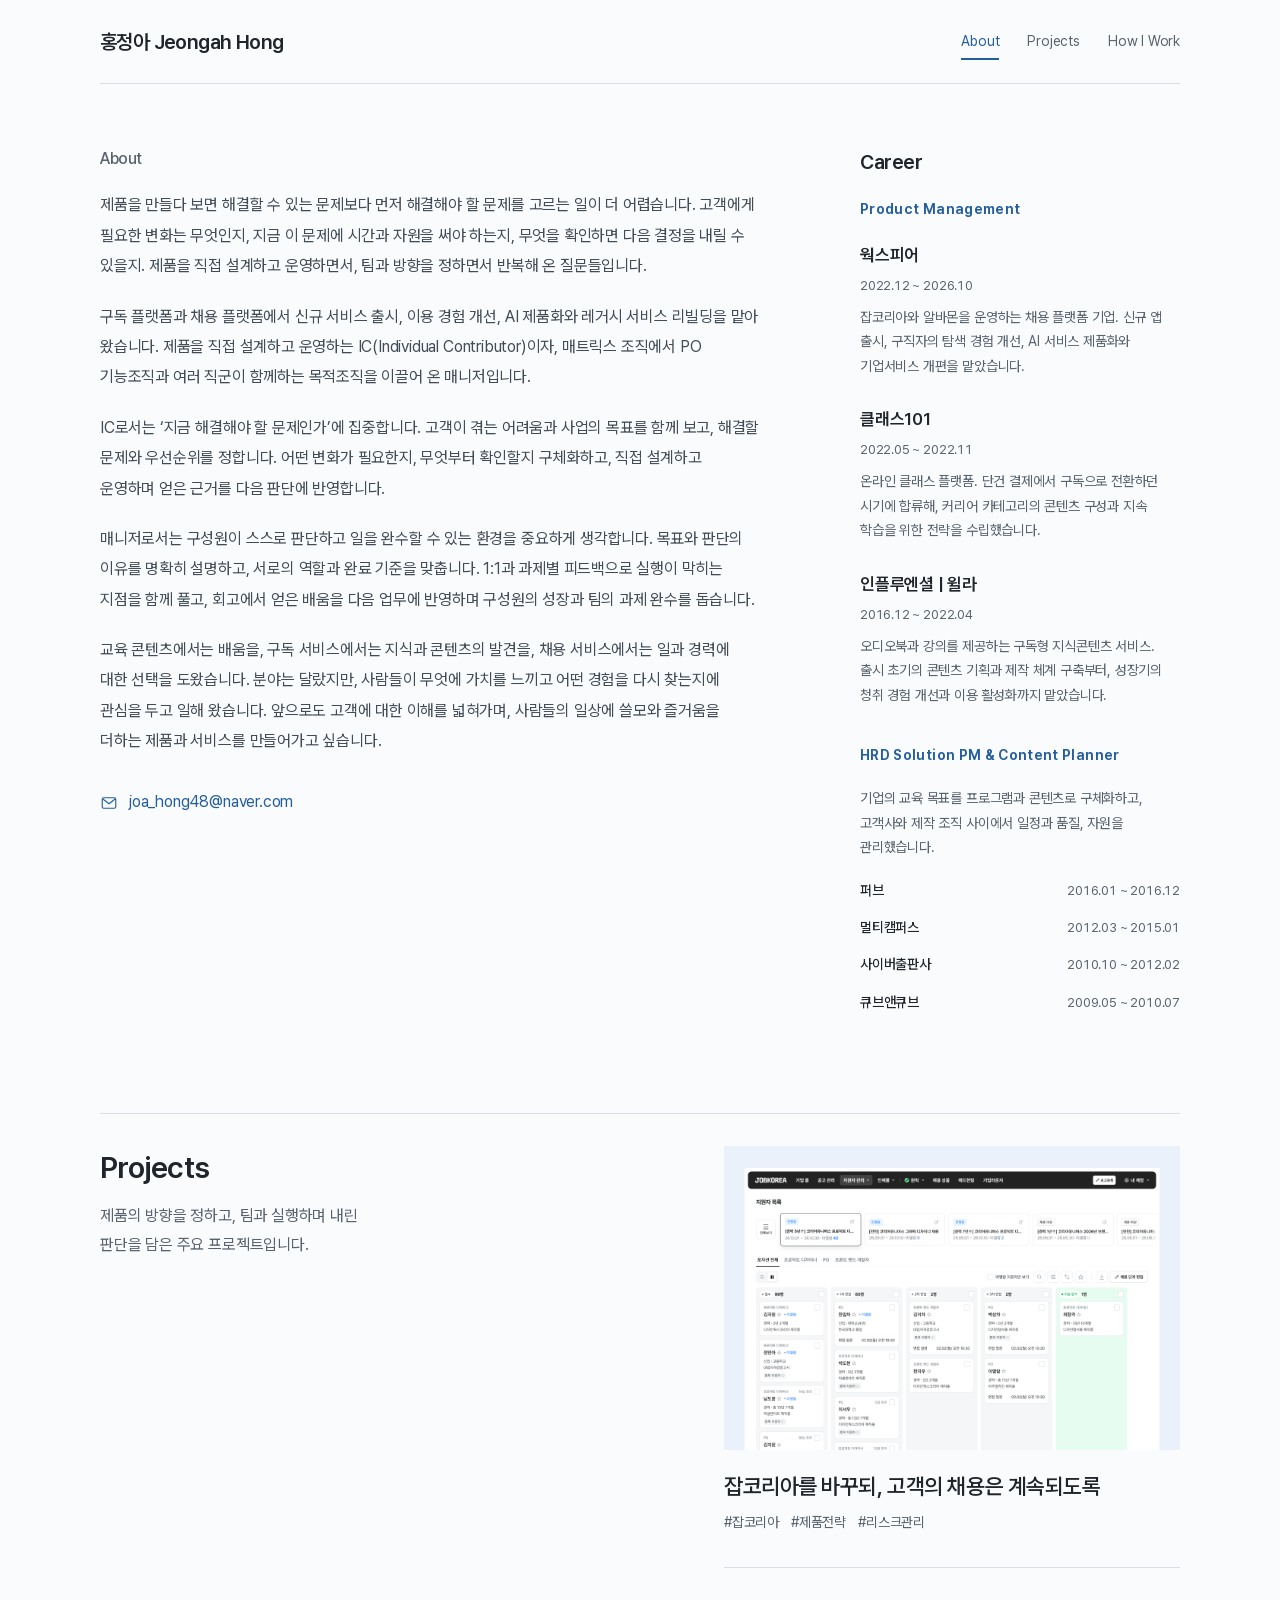
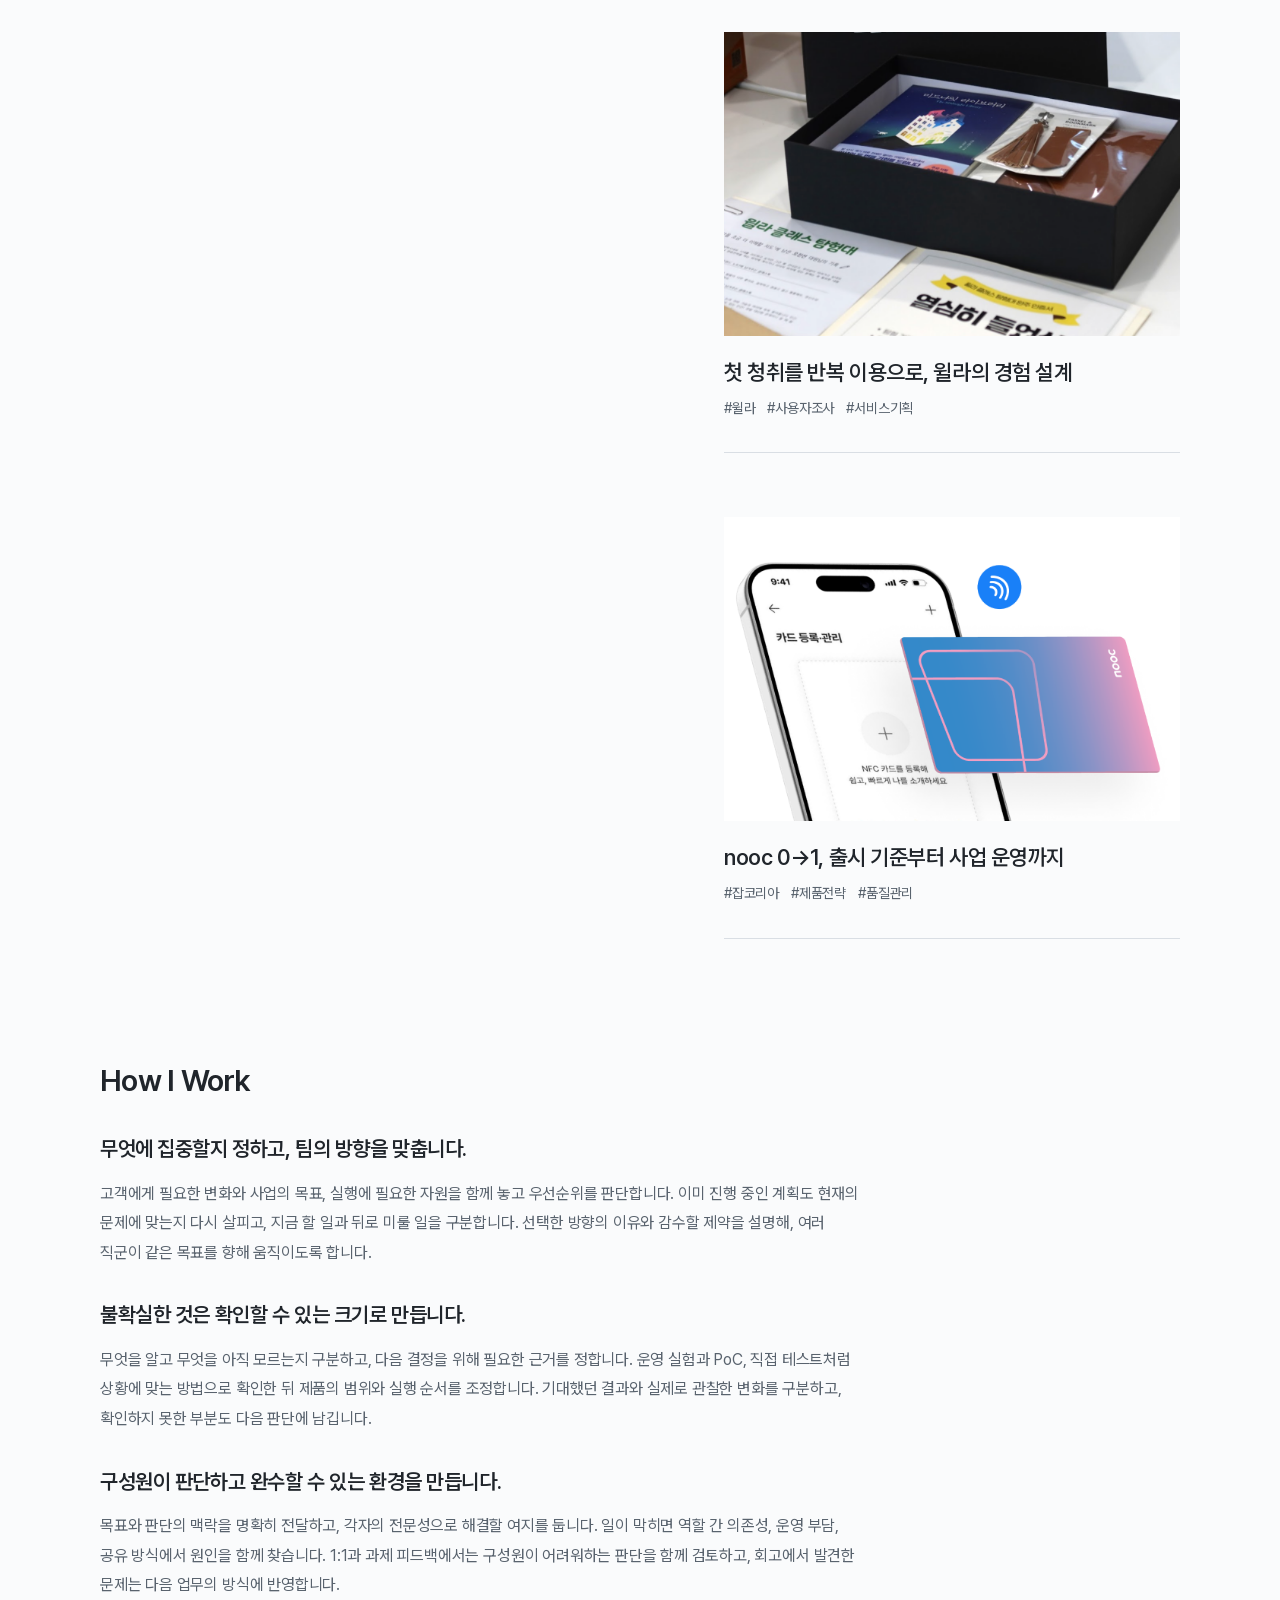
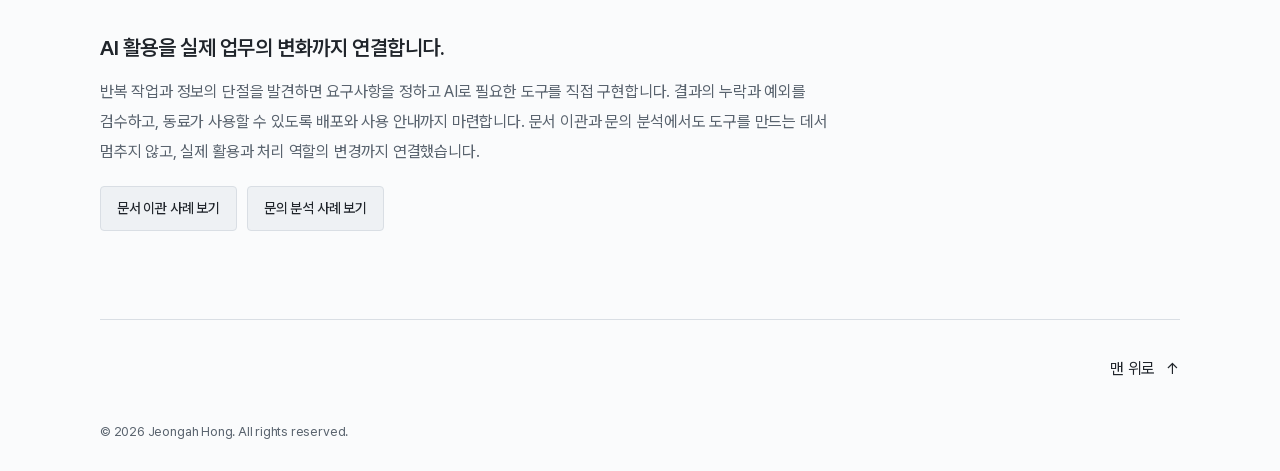
==== commit 9be9acb8: "Keep project covers and titles together in a vertical archive" ====
--- a/index.html
+++ b/index.html
@@ -3,7 +3,7 @@
 <title>Portfolio - Jeongah Hong</title><meta name="description" content="Jeongah Hong, 홍정아의 교육 콘텐츠, 구독 플랫폼과 채용 서비스의 제품 판단과 실행 경험을 담은 포트폴리오.">
 <meta name="theme-color" content="#fafbfc"><meta property="og:type" content="website"><meta property="og:title" content="Product Management &amp; Project Leadership | 홍정아"><meta property="og:description" content="Jeongah Hong, 홍정아의 교육 콘텐츠, 구독 플랫폼과 채용 서비스의 제품 판단과 실행 경험을 담은 포트폴리오.">
 <link rel="icon" href="assets/favicon.svg" type="image/svg+xml"><link rel="preload" href="assets/PretendardVariable.woff2" as="font" type="font/woff2" crossorigin>
-<link rel="stylesheet" href="assets/site.css?v=7525d6bbde"><link rel="stylesheet" href="assets/home.css?v=8d6e4e3aba"><link rel="stylesheet" href="assets/tool-dialogs.css?v=caadcb9799"><script src="assets/site.js?v=27dd18fce4" defer></script><script src="assets/thumbnail-interactions.js?v=0f85cde35d" defer></script><script src="assets/intro-reveal.js?v=9d253df925" defer></script><script src="assets/tool-dialogs.js?v=f38b1e9b86" defer></script></head>
+<link rel="stylesheet" href="assets/site.css?v=7525d6bbde"><link rel="stylesheet" href="assets/home.css?v=0e83851362"><link rel="stylesheet" href="assets/tool-dialogs.css?v=caadcb9799"><script src="assets/site.js?v=27dd18fce4" defer></script><script src="assets/thumbnail-interactions.js?v=0f85cde35d" defer></script><script src="assets/intro-reveal.js?v=9d253df925" defer></script><script src="assets/tool-dialogs.js?v=f38b1e9b86" defer></script></head>
 <body class="home-page"><a class="skip-link" href="#main">본문으로 바로가기</a>
 <header class="site-header"><div class="wrap nav"><a class="wordmark" href="index.html" aria-label="홍정아 포트폴리오 홈">홍정아 Jeongah Hong</a><nav class="nav-links" aria-label="포트폴리오 목차"><a href="#intro" data-section-link aria-current="location">About</a><a href="#work" data-section-link>Projects</a><a href="#approach" data-section-link>How I Work</a></nav></div></header><main id="main" tabindex="-1">
 <section class="home-section home-intro" id="intro" aria-labelledby="intro-heading"><div class="wrap intro-layout"><div class="intro-copy">
@@ -21,7 +21,7 @@
 <section class="career-era" aria-labelledby="career-product"><header class="career-era-heading"><h3 id="career-product">Product Management</h3></header><ol><li><div class="career-company"><strong>웍스피어</strong><p class="career-date">2022.12 ~ 2026.10</p></div><p class="career-focus">잡코리아와 알바몬을 운영하는 채용 플랫폼 기업. 신규 앱 출시, 구직자의 탐색 경험 개선, AI 서비스 제품화와 기업서비스 개편을 맡았습니다.</p></li><li><div class="career-company"><strong>클래스101</strong><p class="career-date">2022.05 ~ 2022.11</p></div><p class="career-focus">온라인 클래스 플랫폼. 단건 결제에서 구독으로 전환하던 시기에 합류해, 커리어 카테고리의 콘텐츠 구성과 지속 학습을 위한 전략을 수립했습니다.</p></li><li><div class="career-company"><strong>인플루엔셜 | 윌라</strong><p class="career-date">2016.12 ~ 2022.04</p></div><p class="career-focus">오디오북과 강의를 제공하는 구독형 지식콘텐츠 서비스. 출시 초기의 콘텐츠 기획과 제작 체계 구축부터, 성장기의 청취 경험 개선과 이용 활성화까지 맡았습니다.</p></li></ol></section>
 <section class="career-era career-era-foundation" aria-labelledby="career-content"><header class="career-era-heading"><h3 id="career-content">HRD Solution PM &amp; Content Planner</h3><p>기업의 교육 목표를 프로그램과 콘텐츠로 구체화하고, 고객사와 제작 조직 사이에서 일정과 품질, 자원을 관리했습니다.</p></header><ol><li><strong>퍼브</strong><p class="career-date">2016.01 ~ 2016.12</p></li><li><strong>멀티캠퍼스</strong><p class="career-date">2012.03 ~ 2015.01</p></li><li><strong>사이버출판사</strong><p class="career-date">2010.10 ~ 2012.02</p></li><li><strong>큐브앤큐브</strong><p class="career-date">2009.05 ~ 2010.07</p></li></ol></section>
 </div></aside></div></section>
-<section class="home-section" id="work" aria-labelledby="work-heading"><div class="wrap section-stack"><div class="work-heading-row"><h2 class="section-title" id="work-heading">Projects</h2></div><p class="work-caption">제품의 방향을 정하고, 팀과 실행하며 내린 판단을 담은 주요 프로젝트입니다.</p><div class="project-gallery project-gallery-list"><article class="project-card" id="project-b2b"><a class="project-card-link" href="cases/b2b.html" aria-labelledby="card-b2b-title">
+<section class="home-section" id="work" aria-labelledby="work-heading"><div class="wrap section-stack work-selection"><div class="work-introduction"><div class="work-heading-row"><h2 class="section-title" id="work-heading">Projects</h2></div><p class="work-caption">제품의 방향을 정하고, 팀과 실행하며 내린 판단을 담은 주요 프로젝트입니다.</p></div><div class="project-gallery project-gallery-list"><article class="project-card" id="project-b2b"><a class="project-card-link" href="cases/b2b.html" aria-labelledby="card-b2b-title">
 <figure class="project-cover"><div class="project-thumbnail cover-finished"><div class="cover-scene"><img src="assets/covers/b2b-product-cover.png" alt="잡코리아의 메뉴, 채용 공고와 지원자 관리 보드를 보여주는 실제 제품 화면" width="1200" height="800" loading="lazy" decoding="async"></div></div></figure>
 <div class="project-card-body"><h3 id="card-b2b-title">잡코리아를 바꾸되, 고객의 채용은 계속되도록</h3>
 <p class="project-tags"><span>#잡코리아</span> <span>#제품전략</span> <span>#리스크관리</span></p></div></a></article><article class="project-card" id="project-willa"><a class="project-card-link" href="cases/willa.html" aria-labelledby="card-willa-title">
--- a/assets/home.css
+++ b/assets/home.css
@@ -46,12 +46,15 @@
 .project-card h3{font-size:22px;line-height:1.5;font-weight:550;color:var(--ink);text-wrap:pretty}
 .project-tags{display:flex;flex-wrap:wrap;gap:4px 12px;margin-top:8px;font-size:14px;color:var(--secondary);line-height:1.7}
 .project-tags span{white-space:nowrap}
-/* Three selected cases form one readable row per project. */
-.project-gallery-list{grid-template-columns:minmax(0,1fr);gap:48px}
-.project-gallery-list .project-card{padding-bottom:40px}
-.project-gallery-list .project-card-link{display:grid;grid-template-columns:minmax(0,456px) minmax(0,1fr);gap:48px;align-items:center}
-.project-gallery-list .project-card-body{padding-top:0;max-width:460px}
-@media(max-width:760px){.project-gallery-list .project-card-link{display:block}.project-gallery-list .project-card-body{padding-top:20px}.project-gallery-list .project-card{padding-bottom:28px}}
+/* Keep each selected case's image, title and tags together. */
+.work-selection{display:grid;grid-template-columns:minmax(0,1fr) minmax(0,456px);gap:88px;align-items:start}
+.work-selection .work-introduction{position:sticky;top:116px;max-width:300px}
+.work-selection .work-caption{margin-bottom:0}
+.project-gallery-list{grid-template-columns:minmax(0,1fr);gap:64px}
+.project-gallery-list .project-card{padding-bottom:32px}
+.project-gallery-list .project-card-link{display:block}
+.project-gallery-list .project-card-body{padding-top:20px}
+@media(max-width:900px){.work-selection{display:block;max-width:456px}.work-selection .work-introduction{position:static;max-width:none}.work-selection .work-caption{margin-bottom:32px}}
 .practice-list{display:flex;flex-direction:column;gap:32px;max-width:760px}
 .practice-item{display:flex;flex-direction:column;align-items:start;min-width:0}
 .practice-item h3{font-size:21px;line-height:1.5;margin-bottom:14px}
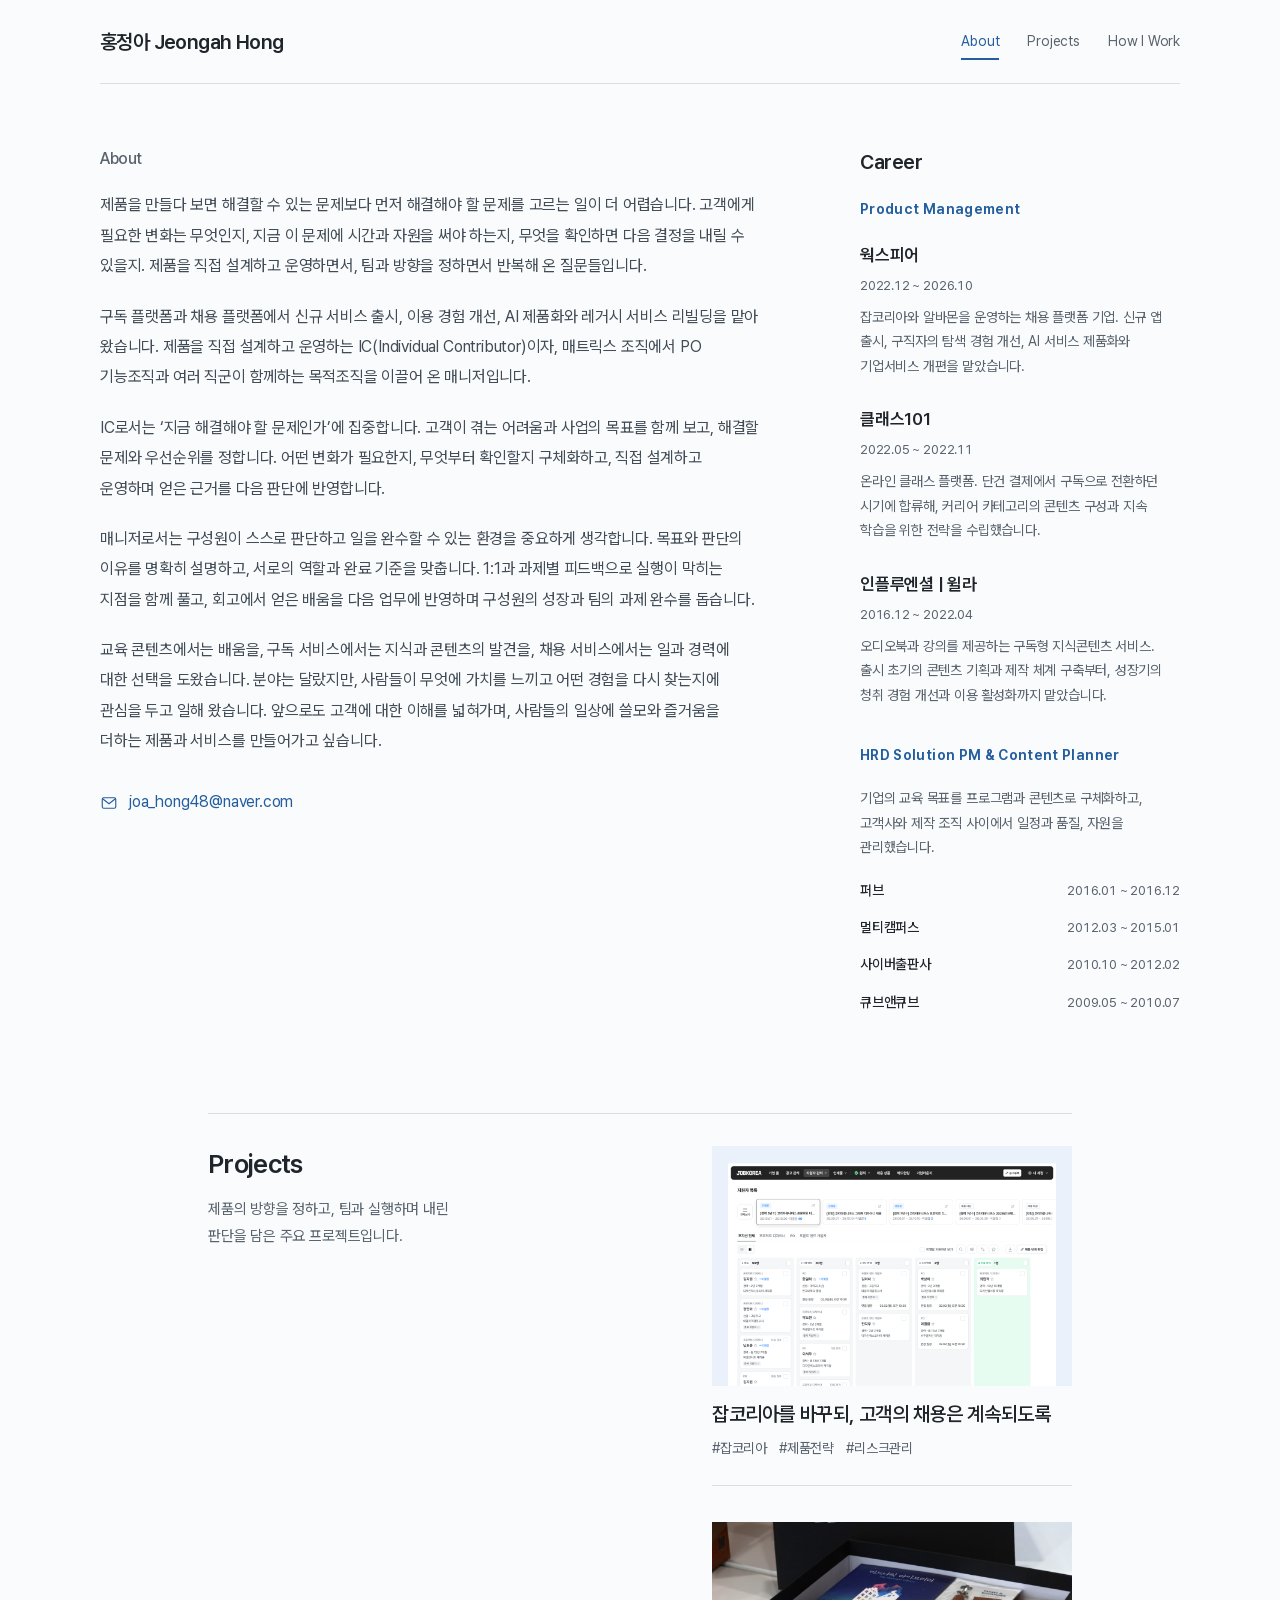
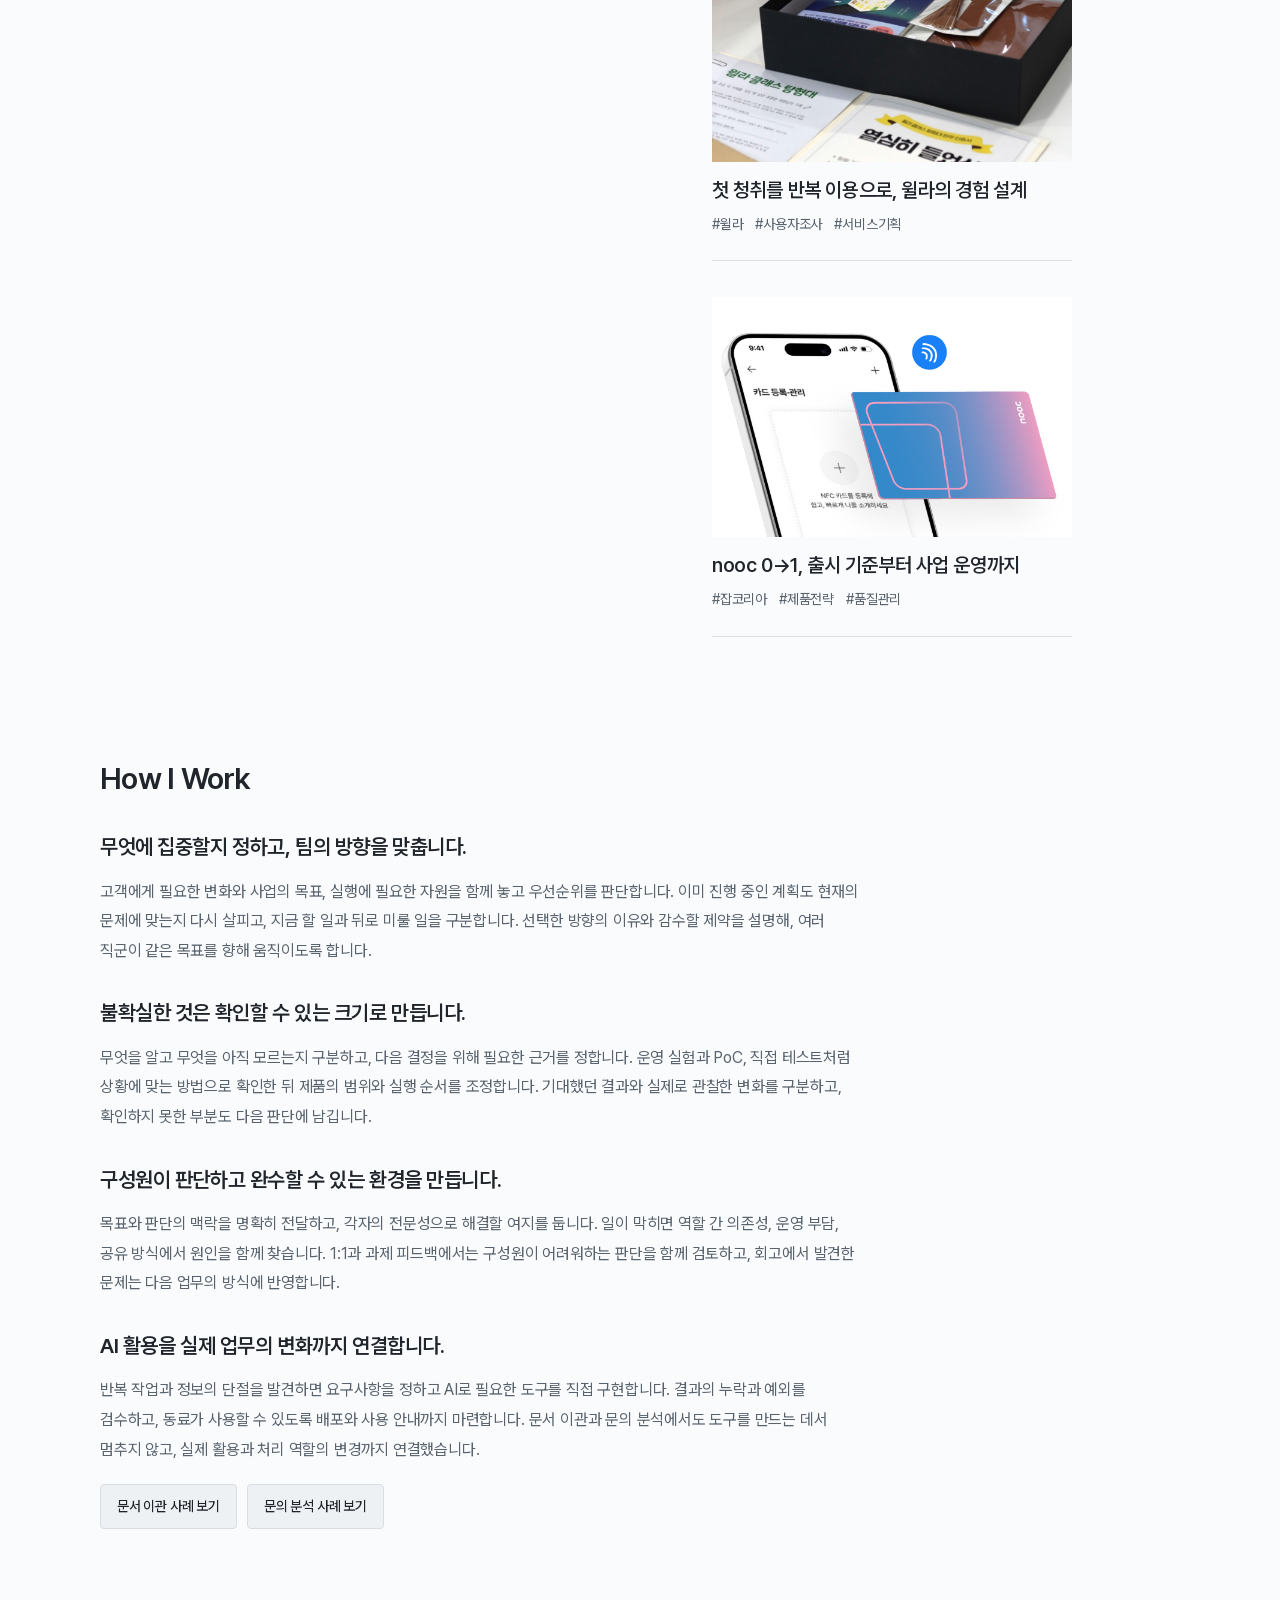
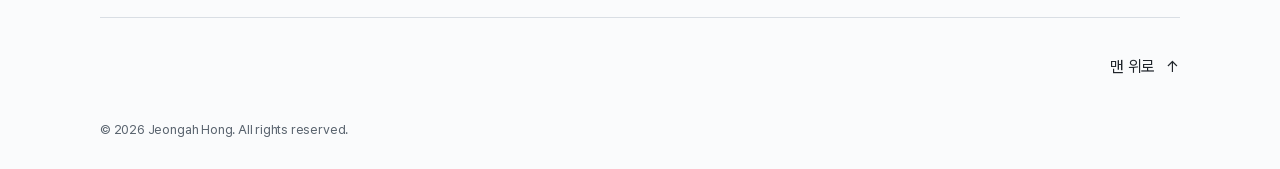
==== commit f6a6ce63: "Reduce selected project cover size and list spacing" ====
--- a/index.html
+++ b/index.html
@@ -3,7 +3,7 @@
 <title>Portfolio - Jeongah Hong</title><meta name="description" content="Jeongah Hong, 홍정아의 교육 콘텐츠, 구독 플랫폼과 채용 서비스의 제품 판단과 실행 경험을 담은 포트폴리오.">
 <meta name="theme-color" content="#fafbfc"><meta property="og:type" content="website"><meta property="og:title" content="Product Management &amp; Project Leadership | 홍정아"><meta property="og:description" content="Jeongah Hong, 홍정아의 교육 콘텐츠, 구독 플랫폼과 채용 서비스의 제품 판단과 실행 경험을 담은 포트폴리오.">
 <link rel="icon" href="assets/favicon.svg" type="image/svg+xml"><link rel="preload" href="assets/PretendardVariable.woff2" as="font" type="font/woff2" crossorigin>
-<link rel="stylesheet" href="assets/site.css?v=7525d6bbde"><link rel="stylesheet" href="assets/home.css?v=0e83851362"><link rel="stylesheet" href="assets/tool-dialogs.css?v=caadcb9799"><script src="assets/site.js?v=27dd18fce4" defer></script><script src="assets/thumbnail-interactions.js?v=0f85cde35d" defer></script><script src="assets/intro-reveal.js?v=9d253df925" defer></script><script src="assets/tool-dialogs.js?v=f38b1e9b86" defer></script></head>
+<link rel="stylesheet" href="assets/site.css?v=7525d6bbde"><link rel="stylesheet" href="assets/home.css?v=6fc35350bb"><link rel="stylesheet" href="assets/tool-dialogs.css?v=caadcb9799"><script src="assets/site.js?v=27dd18fce4" defer></script><script src="assets/thumbnail-interactions.js?v=0f85cde35d" defer></script><script src="assets/intro-reveal.js?v=9d253df925" defer></script><script src="assets/tool-dialogs.js?v=f38b1e9b86" defer></script></head>
 <body class="home-page"><a class="skip-link" href="#main">본문으로 바로가기</a>
 <header class="site-header"><div class="wrap nav"><a class="wordmark" href="index.html" aria-label="홍정아 포트폴리오 홈">홍정아 Jeongah Hong</a><nav class="nav-links" aria-label="포트폴리오 목차"><a href="#intro" data-section-link aria-current="location">About</a><a href="#work" data-section-link>Projects</a><a href="#approach" data-section-link>How I Work</a></nav></div></header><main id="main" tabindex="-1">
 <section class="home-section home-intro" id="intro" aria-labelledby="intro-heading"><div class="wrap intro-layout"><div class="intro-copy">
--- a/assets/home.css
+++ b/assets/home.css
@@ -47,14 +47,16 @@
 .project-tags{display:flex;flex-wrap:wrap;gap:4px 12px;margin-top:8px;font-size:14px;color:var(--secondary);line-height:1.7}
 .project-tags span{white-space:nowrap}
 /* Keep each selected case's image, title and tags together. */
-.work-selection{display:grid;grid-template-columns:minmax(0,1fr) minmax(0,456px);gap:88px;align-items:start}
+.work-selection{display:grid;grid-template-columns:minmax(0,1fr) minmax(0,360px);gap:64px;align-items:start;max-width:864px}
 .work-selection .work-introduction{position:sticky;top:116px;max-width:300px}
-.work-selection .work-caption{margin-bottom:0}
-.project-gallery-list{grid-template-columns:minmax(0,1fr);gap:64px}
-.project-gallery-list .project-card{padding-bottom:32px}
+.work-selection .section-title{font-size:26px}
+.work-selection .work-caption{margin-bottom:0;font-size:15px;max-width:260px}
+.project-gallery-list{grid-template-columns:minmax(0,1fr);gap:36px}
+.project-gallery-list .project-card{padding-bottom:24px}
 .project-gallery-list .project-card-link{display:block}
-.project-gallery-list .project-card-body{padding-top:20px}
-@media(max-width:900px){.work-selection{display:block;max-width:456px}.work-selection .work-introduction{position:static;max-width:none}.work-selection .work-caption{margin-bottom:32px}}
+.project-gallery-list .project-card-body{padding-top:14px}
+.project-gallery-list .project-card h3{font-size:20px;line-height:1.45}
+@media(max-width:900px){.work-selection{display:block;max-width:360px}.work-selection .work-introduction{position:static;max-width:none}.work-selection .work-caption{margin-bottom:24px;max-width:none}}
 .practice-list{display:flex;flex-direction:column;gap:32px;max-width:760px}
 .practice-item{display:flex;flex-direction:column;align-items:start;min-width:0}
 .practice-item h3{font-size:21px;line-height:1.5;margin-bottom:14px}
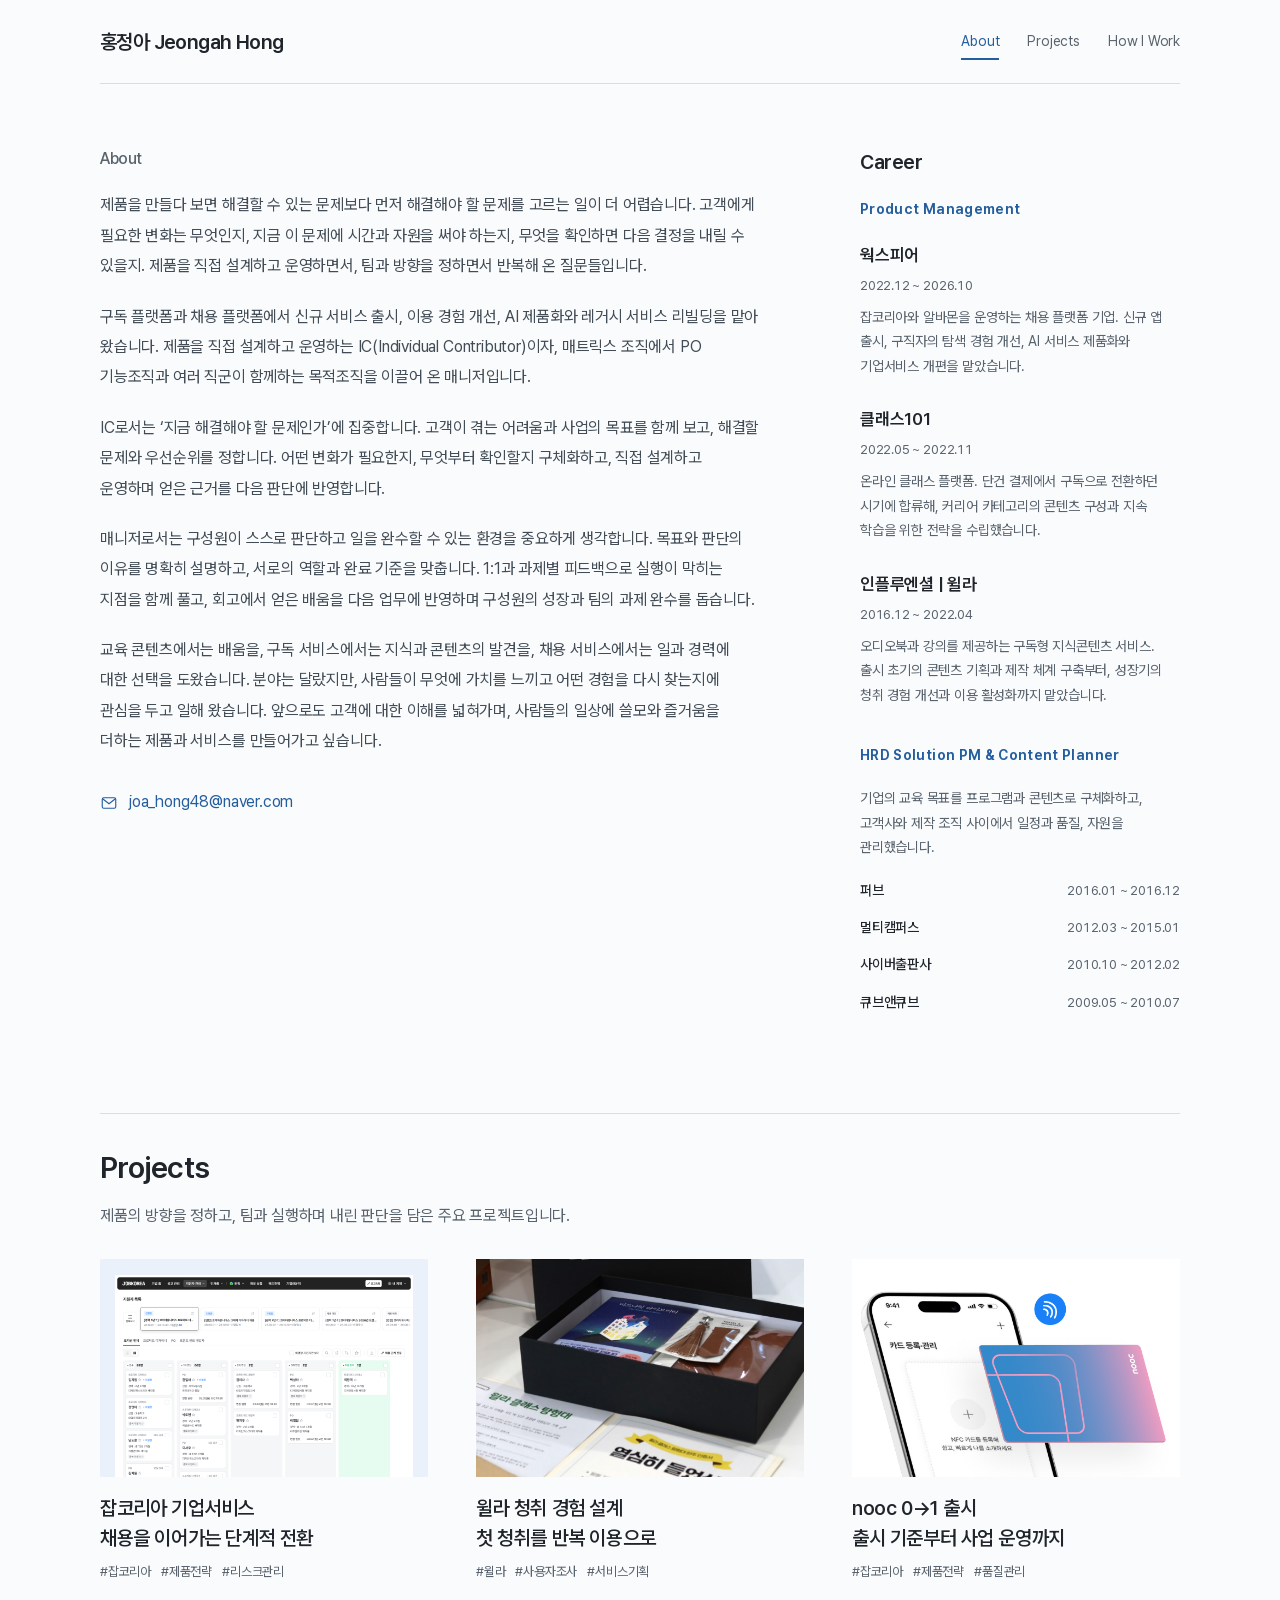
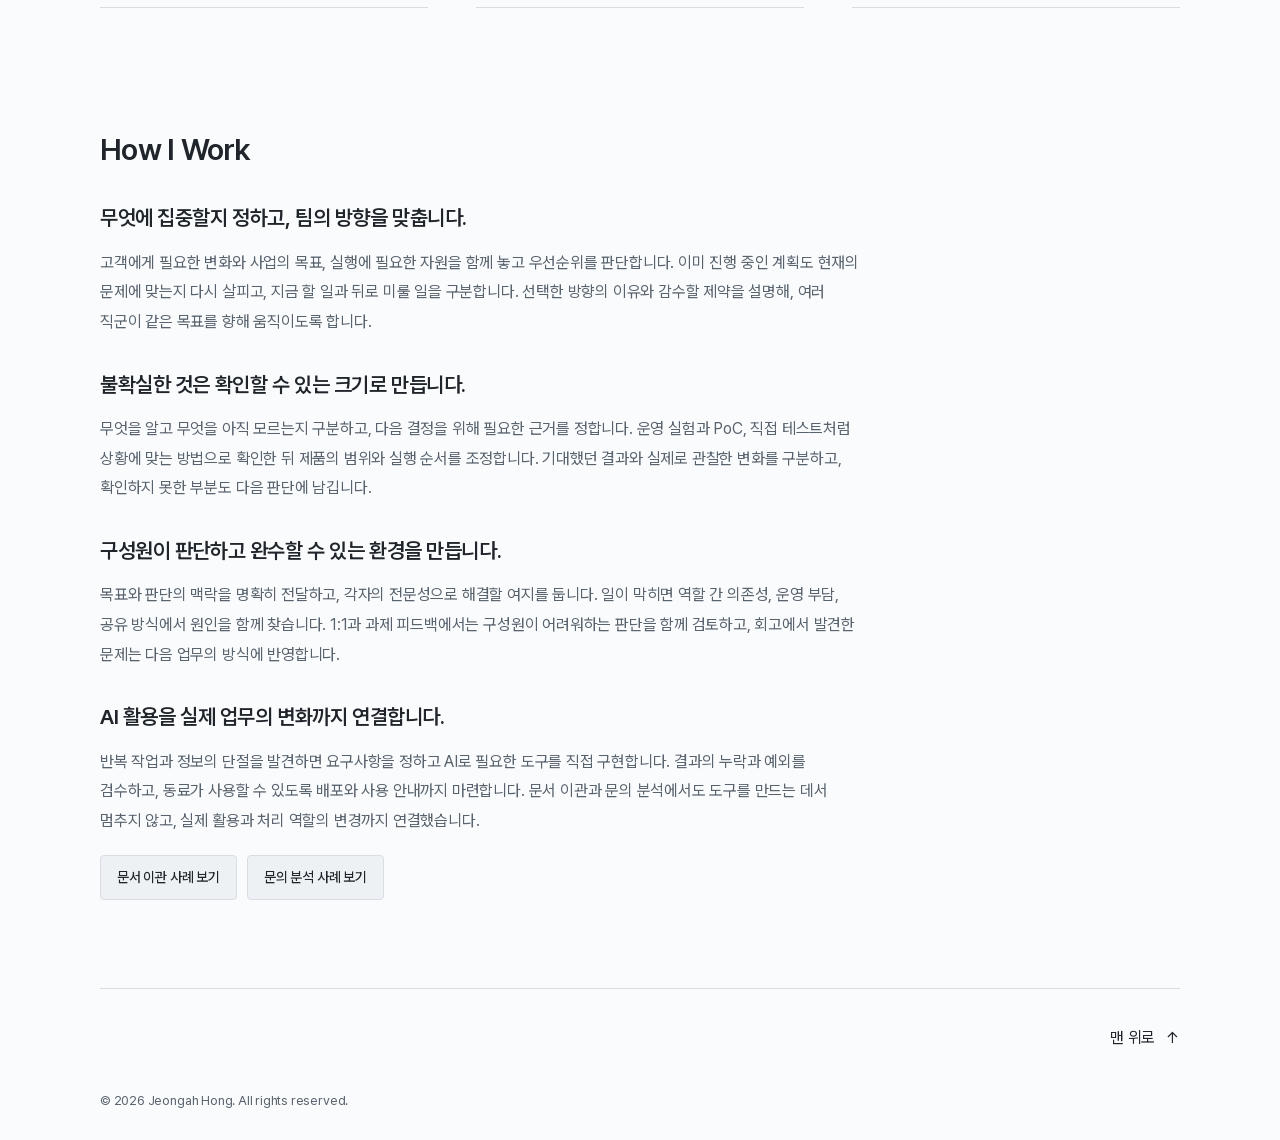
==== commit f9def81b: "Arrange three selected projects in one aligned row" ====
--- a/index.html
+++ b/index.html
@@ -3,7 +3,7 @@
 <title>Portfolio - Jeongah Hong</title><meta name="description" content="Jeongah Hong, 홍정아의 교육 콘텐츠, 구독 플랫폼과 채용 서비스의 제품 판단과 실행 경험을 담은 포트폴리오.">
 <meta name="theme-color" content="#fafbfc"><meta property="og:type" content="website"><meta property="og:title" content="Product Management &amp; Project Leadership | 홍정아"><meta property="og:description" content="Jeongah Hong, 홍정아의 교육 콘텐츠, 구독 플랫폼과 채용 서비스의 제품 판단과 실행 경험을 담은 포트폴리오.">
 <link rel="icon" href="assets/favicon.svg" type="image/svg+xml"><link rel="preload" href="assets/PretendardVariable.woff2" as="font" type="font/woff2" crossorigin>
-<link rel="stylesheet" href="assets/site.css?v=7525d6bbde"><link rel="stylesheet" href="assets/home.css?v=6fc35350bb"><link rel="stylesheet" href="assets/tool-dialogs.css?v=caadcb9799"><script src="assets/site.js?v=27dd18fce4" defer></script><script src="assets/thumbnail-interactions.js?v=0f85cde35d" defer></script><script src="assets/intro-reveal.js?v=9d253df925" defer></script><script src="assets/tool-dialogs.js?v=f38b1e9b86" defer></script></head>
+<link rel="stylesheet" href="assets/site.css?v=7525d6bbde"><link rel="stylesheet" href="assets/home.css?v=dd1e1da72b"><link rel="stylesheet" href="assets/tool-dialogs.css?v=caadcb9799"><script src="assets/site.js?v=27dd18fce4" defer></script><script src="assets/thumbnail-interactions.js?v=0f85cde35d" defer></script><script src="assets/intro-reveal.js?v=9d253df925" defer></script><script src="assets/tool-dialogs.js?v=f38b1e9b86" defer></script></head>
 <body class="home-page"><a class="skip-link" href="#main">본문으로 바로가기</a>
 <header class="site-header"><div class="wrap nav"><a class="wordmark" href="index.html" aria-label="홍정아 포트폴리오 홈">홍정아 Jeongah Hong</a><nav class="nav-links" aria-label="포트폴리오 목차"><a href="#intro" data-section-link aria-current="location">About</a><a href="#work" data-section-link>Projects</a><a href="#approach" data-section-link>How I Work</a></nav></div></header><main id="main" tabindex="-1">
 <section class="home-section home-intro" id="intro" aria-labelledby="intro-heading"><div class="wrap intro-layout"><div class="intro-copy">
@@ -21,15 +21,15 @@
 <section class="career-era" aria-labelledby="career-product"><header class="career-era-heading"><h3 id="career-product">Product Management</h3></header><ol><li><div class="career-company"><strong>웍스피어</strong><p class="career-date">2022.12 ~ 2026.10</p></div><p class="career-focus">잡코리아와 알바몬을 운영하는 채용 플랫폼 기업. 신규 앱 출시, 구직자의 탐색 경험 개선, AI 서비스 제품화와 기업서비스 개편을 맡았습니다.</p></li><li><div class="career-company"><strong>클래스101</strong><p class="career-date">2022.05 ~ 2022.11</p></div><p class="career-focus">온라인 클래스 플랫폼. 단건 결제에서 구독으로 전환하던 시기에 합류해, 커리어 카테고리의 콘텐츠 구성과 지속 학습을 위한 전략을 수립했습니다.</p></li><li><div class="career-company"><strong>인플루엔셜 | 윌라</strong><p class="career-date">2016.12 ~ 2022.04</p></div><p class="career-focus">오디오북과 강의를 제공하는 구독형 지식콘텐츠 서비스. 출시 초기의 콘텐츠 기획과 제작 체계 구축부터, 성장기의 청취 경험 개선과 이용 활성화까지 맡았습니다.</p></li></ol></section>
 <section class="career-era career-era-foundation" aria-labelledby="career-content"><header class="career-era-heading"><h3 id="career-content">HRD Solution PM &amp; Content Planner</h3><p>기업의 교육 목표를 프로그램과 콘텐츠로 구체화하고, 고객사와 제작 조직 사이에서 일정과 품질, 자원을 관리했습니다.</p></header><ol><li><strong>퍼브</strong><p class="career-date">2016.01 ~ 2016.12</p></li><li><strong>멀티캠퍼스</strong><p class="career-date">2012.03 ~ 2015.01</p></li><li><strong>사이버출판사</strong><p class="career-date">2010.10 ~ 2012.02</p></li><li><strong>큐브앤큐브</strong><p class="career-date">2009.05 ~ 2010.07</p></li></ol></section>
 </div></aside></div></section>
-<section class="home-section" id="work" aria-labelledby="work-heading"><div class="wrap section-stack work-selection"><div class="work-introduction"><div class="work-heading-row"><h2 class="section-title" id="work-heading">Projects</h2></div><p class="work-caption">제품의 방향을 정하고, 팀과 실행하며 내린 판단을 담은 주요 프로젝트입니다.</p></div><div class="project-gallery project-gallery-list"><article class="project-card" id="project-b2b"><a class="project-card-link" href="cases/b2b.html" aria-labelledby="card-b2b-title">
+<section class="home-section" id="work" aria-labelledby="work-heading"><div class="wrap section-stack work-selection"><div class="work-introduction"><div class="work-heading-row"><h2 class="section-title" id="work-heading">Projects</h2></div><p class="work-caption">제품의 방향을 정하고, 팀과 실행하며 내린 판단을 담은 주요 프로젝트입니다.</p></div><div class="project-gallery project-gallery-selected"><article class="project-card" id="project-b2b"><a class="project-card-link" href="cases/b2b.html" aria-labelledby="card-b2b-title">
 <figure class="project-cover"><div class="project-thumbnail cover-finished"><div class="cover-scene"><img src="assets/covers/b2b-product-cover.png" alt="잡코리아의 메뉴, 채용 공고와 지원자 관리 보드를 보여주는 실제 제품 화면" width="1200" height="800" loading="lazy" decoding="async"></div></div></figure>
-<div class="project-card-body"><h3 id="card-b2b-title">잡코리아를 바꾸되, 고객의 채용은 계속되도록</h3>
+<div class="project-card-body"><h3 id="card-b2b-title">잡코리아 기업서비스<span class="project-title-detail">채용을 이어가는 단계적 전환</span></h3>
 <p class="project-tags"><span>#잡코리아</span> <span>#제품전략</span> <span>#리스크관리</span></p></div></a></article><article class="project-card" id="project-willa"><a class="project-card-link" href="cases/willa.html" aria-labelledby="card-willa-title">
 <figure class="project-cover"><div class="project-thumbnail cover-finished"><div class="cover-scene"><img src="assets/covers/willa-experience-cover.png" alt="윌라 클래스 탐험대의 도서와 책갈피, 완주 인증 운영물" width="1200" height="800" loading="lazy" decoding="async"></div></div></figure>
-<div class="project-card-body"><h3 id="card-willa-title">첫 청취를 반복 이용으로, 윌라의 경험 설계</h3>
+<div class="project-card-body"><h3 id="card-willa-title">윌라 청취 경험 설계<span class="project-title-detail">첫 청취를 반복 이용으로</span></h3>
 <p class="project-tags"><span>#윌라</span> <span>#사용자조사</span> <span>#서비스기획</span></p></div></a></article><article class="project-card" id="project-nooc"><a class="project-card-link" href="cases/nooc.html" aria-labelledby="card-nooc-title">
 <figure class="project-cover"><div class="project-thumbnail cover-finished"><div class="cover-scene"><img src="assets/covers/nooc-a-landscape.png" alt="nooc 앱의 NFC 명함 등록 화면과 실물 NFC 명함을 함께 보여주는 서비스 소개 자료" width="1200" height="800" loading="lazy" decoding="async"></div></div></figure>
-<div class="project-card-body"><h3 id="card-nooc-title">nooc 0→1, 출시 기준부터 사업 운영까지</h3>
+<div class="project-card-body"><h3 id="card-nooc-title">nooc 0→1 출시<span class="project-title-detail">출시 기준부터 사업 운영까지</span></h3>
 <p class="project-tags"><span>#잡코리아</span> <span>#제품전략</span> <span>#품질관리</span></p></div></a></article></div></div></section>
 <section class="home-section" id="approach" aria-labelledby="approach-heading"><div class="wrap section-stack"><h2 class="section-title" id="approach-heading">How I Work</h2>
 <div class="practice-list">
--- a/assets/home.css
+++ b/assets/home.css
@@ -46,17 +46,16 @@
 .project-card h3{font-size:22px;line-height:1.5;font-weight:550;color:var(--ink);text-wrap:pretty}
 .project-tags{display:flex;flex-wrap:wrap;gap:4px 12px;margin-top:8px;font-size:14px;color:var(--secondary);line-height:1.7}
 .project-tags span{white-space:nowrap}
-/* Keep each selected case's image, title and tags together. */
-.work-selection{display:grid;grid-template-columns:minmax(0,1fr) minmax(0,360px);gap:64px;align-items:start;max-width:864px}
-.work-selection .work-introduction{position:sticky;top:116px;max-width:300px}
-.work-selection .section-title{font-size:26px}
-.work-selection .work-caption{margin-bottom:0;font-size:15px;max-width:260px}
-.project-gallery-list{grid-template-columns:minmax(0,1fr);gap:36px}
-.project-gallery-list .project-card{padding-bottom:24px}
-.project-gallery-list .project-card-link{display:block}
-.project-gallery-list .project-card-body{padding-top:14px}
-.project-gallery-list .project-card h3{font-size:20px;line-height:1.45}
-@media(max-width:900px){.work-selection{display:block;max-width:360px}.work-selection .work-introduction{position:static;max-width:none}.work-selection .work-caption{margin-bottom:24px;max-width:none}}
+/* Three selected cases share the page's left edge and one desktop row. */
+.work-selection .work-caption{margin-bottom:28px}
+.project-gallery-selected{grid-template-columns:repeat(3,minmax(0,1fr));gap:48px}
+.project-gallery-selected .project-card{padding-bottom:24px}
+.project-gallery-selected .project-card-body{padding-top:16px}
+.project-gallery-selected .project-card h3{font-size:20px;line-height:1.5;min-height:3em}
+.project-title-detail{display:block}
+.project-gallery-selected .project-tags{font-size:13px;gap:4px 10px}
+@media(max-width:1000px) and (min-width:761px){.project-gallery-selected{gap:24px}.project-gallery-selected .project-card h3{font-size:18px;min-height:4.5em}}
+@media(max-width:760px){.project-gallery-selected{grid-template-columns:1fr;gap:36px}.project-gallery-selected .project-card{max-width:360px}.project-gallery-selected .project-card h3{font-size:20px;min-height:0}.project-gallery-selected .project-tags{font-size:14px}}
 .practice-list{display:flex;flex-direction:column;gap:32px;max-width:760px}
 .practice-item{display:flex;flex-direction:column;align-items:start;min-width:0}
 .practice-item h3{font-size:21px;line-height:1.5;margin-bottom:14px}
